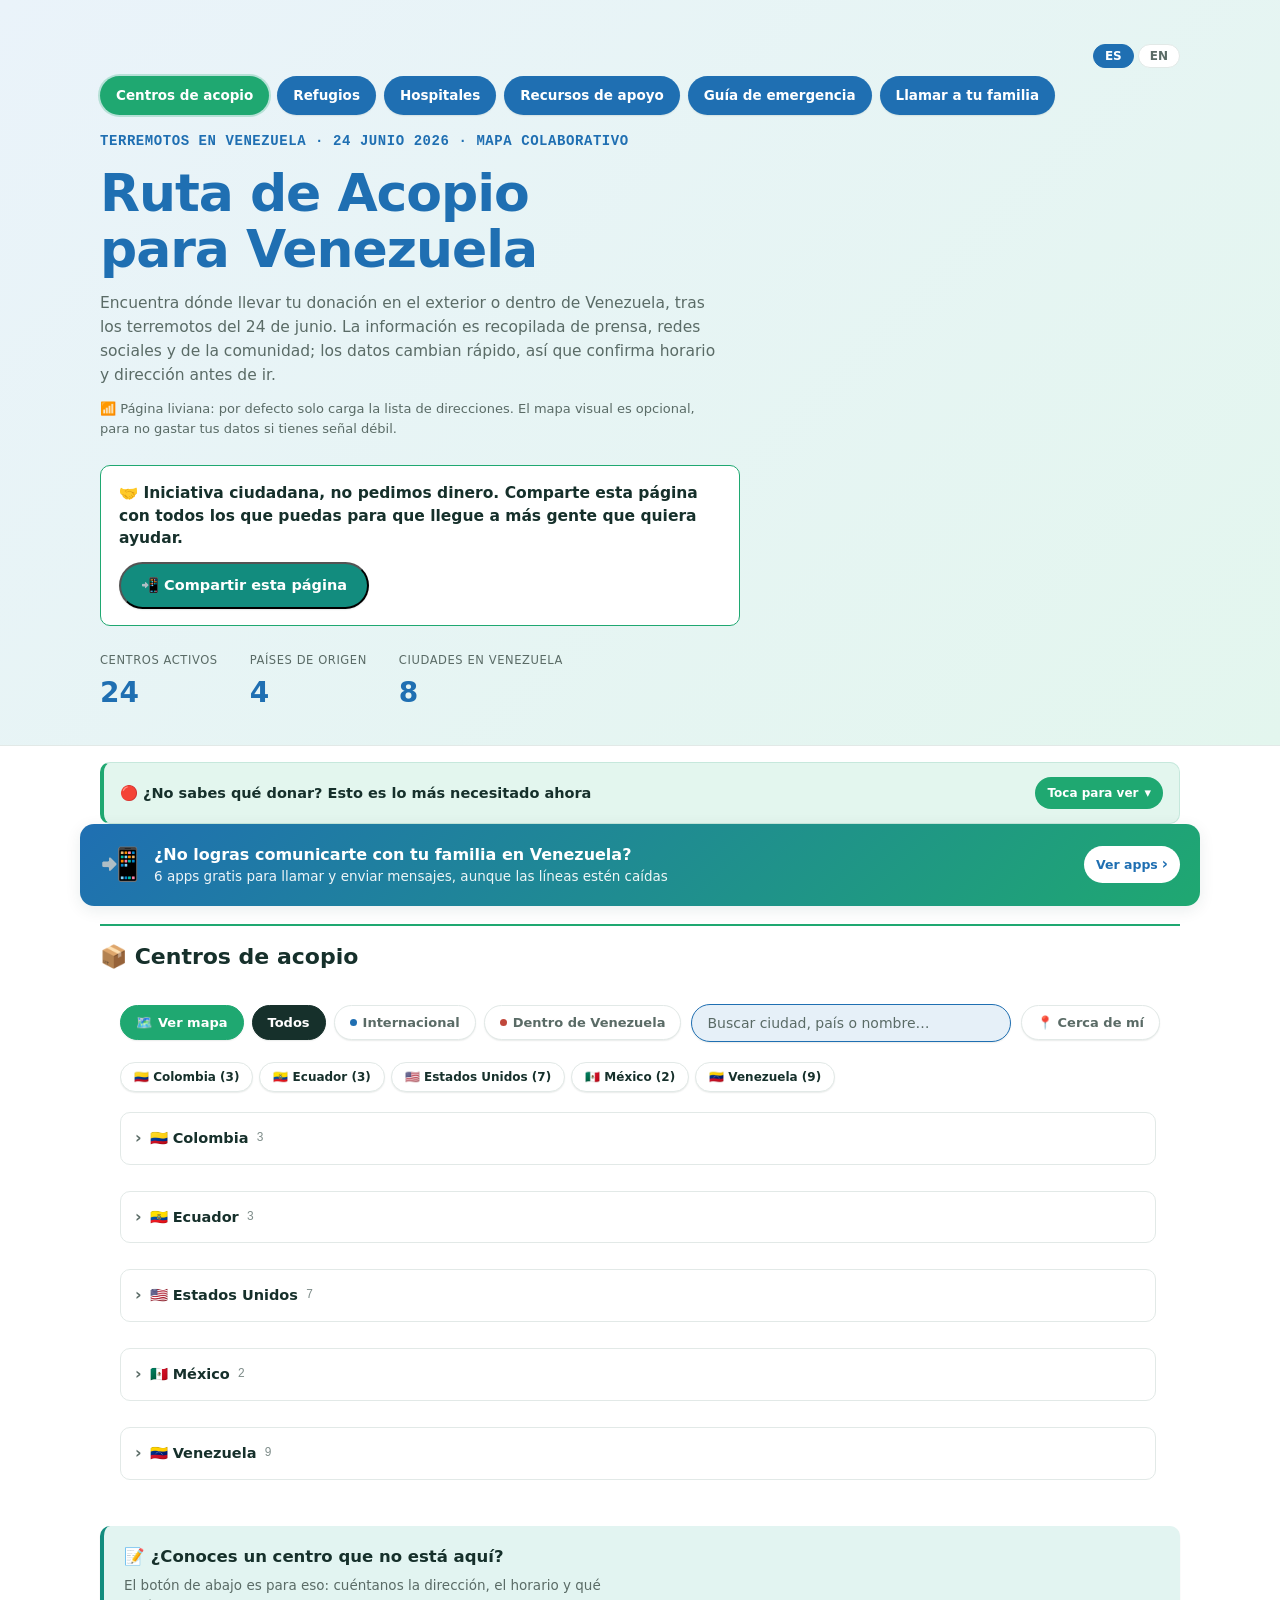
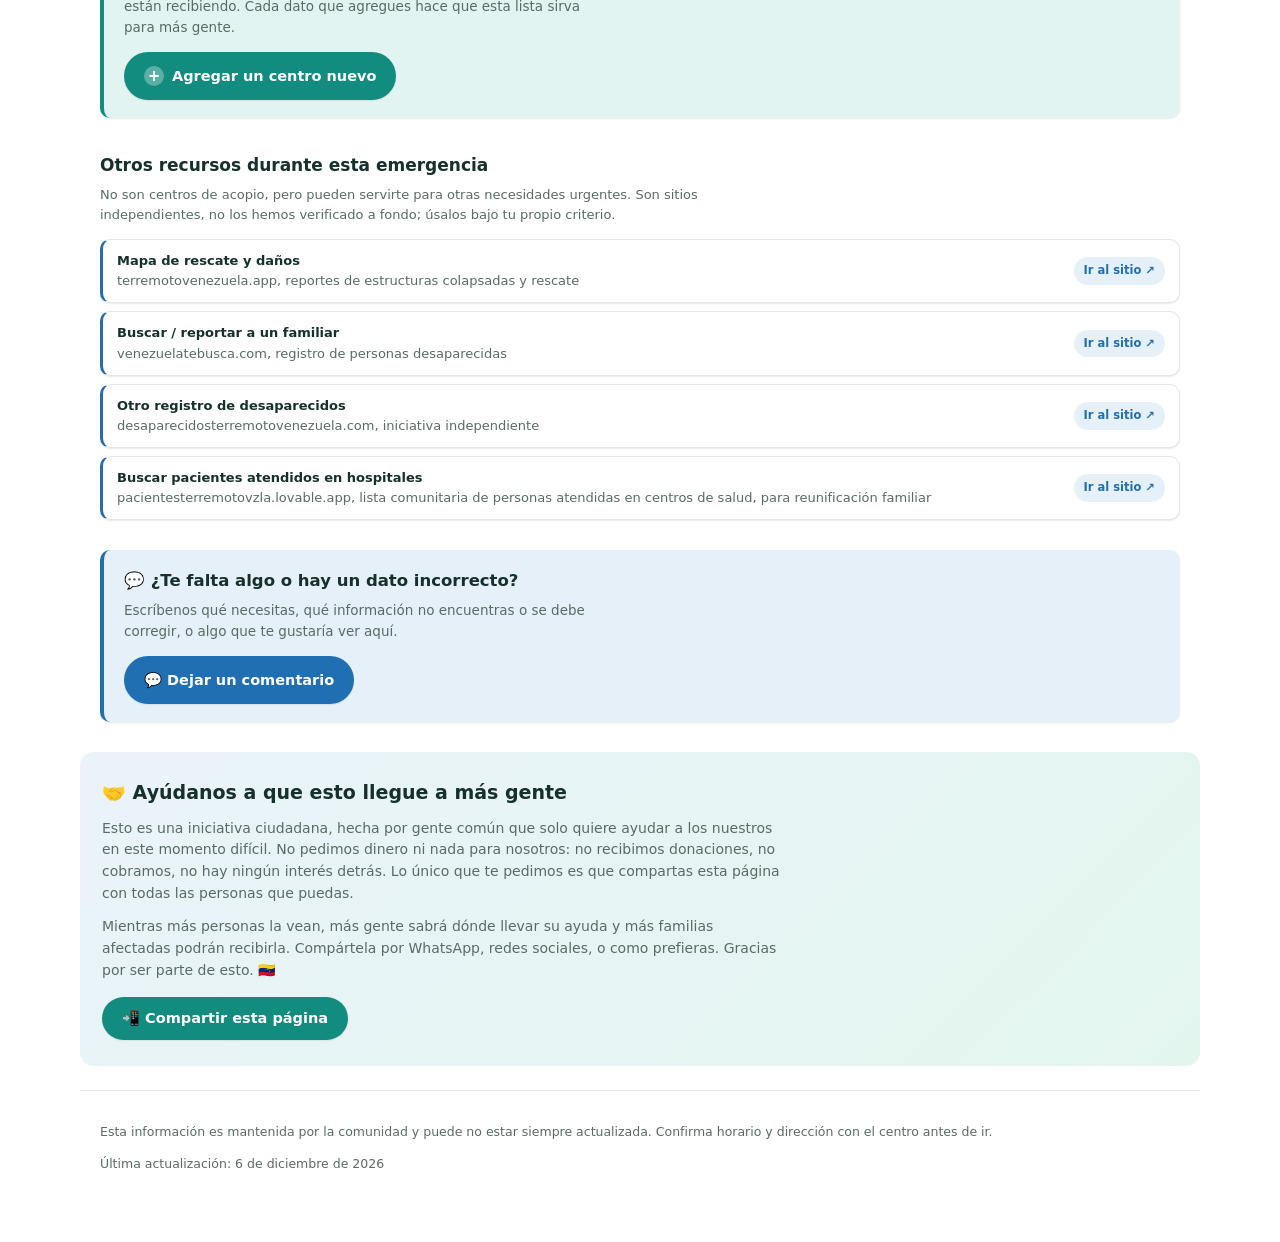
==== index.html @ f75f42b6 "Add files via upload" ====
<!DOCTYPE html>
<html lang="es">
<head>
<meta charset="UTF-8" />
<meta name="viewport" content="width=device-width, initial-scale=1.0" />
<title>Ruta de Acopio para Venezuela, mapa de centros de ayuda</title>
<meta name="description" content="Mapa colaborativo de centros de acopio de ayuda humanitaria para Venezuela, dentro y fuera del país." />
<link rel="stylesheet" href="style.css" />
<script data-goatcounter="https://ayudavzla.goatcounter.com/count"
        async src="//gc.zgo.at/count.js"></script>
</head>
<body>

<header class="manifest-header">
  <div class="wrap">
    <div class="lang-bar">
      <button type="button" class="lang-btn is-active" data-lang="es">ES</button>
      <button type="button" class="lang-btn" data-lang="en">EN</button>
    </div>
    <nav class="page-nav">
      <a href="index.html" class="is-current" data-es="Centros de acopio" data-en="Donation centers">Centros de acopio</a>
      <a href="refugios.html" data-es="Refugios" data-en="Shelters">Refugios</a>
      <a href="hospitales.html" data-es="Hospitales" data-en="Hospitals">Hospitales</a>
      <a href="apoyo.html" data-es="Recursos de apoyo" data-en="Support resources">Recursos de apoyo</a>
      <a href="guia.html" data-es="Guía de emergencia" data-en="Emergency guide">Guía de emergencia</a>
      <a href="llamar.html" data-es="Llamar a tu familia" data-en="Call your family">Llamar a tu familia</a>
    </nav>
    <p class="eyebrow eyebrow--big" data-es="Terremotos en Venezuela · 24 junio 2026 · mapa colaborativo" data-en="Earthquakes in Venezuela · June 24, 2026 · collaborative map">Terremotos en Venezuela · 24 junio 2026 · mapa colaborativo</p>
    <h1><span data-es="Ruta de Acopio" data-en="Aid Route">Ruta de Acopio</span><br /><span class="accent" data-es="para Venezuela" data-en="for Venezuela">para Venezuela</span></h1>
    <p class="lede" data-es="Encuentra dónde llevar tu donación en el exterior o dentro de Venezuela, tras los terremotos del 24 de junio. La información es recopilada de prensa, redes sociales y de la comunidad; los datos cambian rápido, así que confirma horario y dirección antes de ir." data-en="Find where to drop off your donation abroad or inside Venezuela, after the June 24 earthquakes. Information is gathered from press, social media and the community; details change fast, so confirm hours and address before going.">Encuentra dónde llevar tu donación en el exterior o dentro de Venezuela, tras los terremotos del 24 de junio. La información es recopilada de prensa, redes sociales y de la comunidad; los datos cambian rápido, así que confirma horario y dirección antes de ir.</p>
    <p class="lede lede--light" data-es="📶 Página liviana: por defecto solo carga la lista de direcciones. El mapa visual es opcional, para no gastar tus datos si tienes señal débil." data-en="📶 Lightweight page: by default it only loads the list of addresses. The visual map is optional, to save your data if you have a weak signal.">📶 Página liviana: por defecto solo carga la lista de direcciones. El mapa visual es opcional, para no gastar tus datos si tienes señal débil.</p>
    <div class="share-top">
      <p class="share-top-text" data-es="🤝 Iniciativa ciudadana, no pedimos dinero. Comparte esta página con todos los que puedas para que llegue a más gente que quiera ayudar." data-en="🤝 Citizen-led initiative, we don't ask for money. Share this page with everyone you can so it reaches more people who want to help.">🤝 Iniciativa ciudadana, no pedimos dinero. Comparte esta página con todos los que puedas para que llegue a más gente que quiera ayudar.</p>
      <button type="button" id="share-btn-top" class="btn-suggest btn-suggest--big" data-es="📲 Compartir esta página" data-en="📲 Share this page">📲 Compartir esta página</button>
    </div>
    <dl class="stats">
      <div><dt id="stat-total">0</dt><dd data-es="centros activos" data-en="active centers">centros activos</dd></div>
      <div><dt id="stat-paises">0</dt><dd data-es="países de origen" data-en="origin countries">países de origen</dd></div>
      <div><dt id="stat-ciudades">0</dt><dd data-es="ciudades en Venezuela" data-en="cities in Venezuela">ciudades en Venezuela</dd></div>
    </dl>
  </div>
</header>

<section class="needs-bar wrap">
  <details class="needs" id="needs">
    <summary>
      <span class="needs-title" data-es="🔴 ¿No sabes qué donar? Esto es lo más necesitado ahora" data-en="🔴 Not sure what to donate? These are the most needed items right now">🔴 ¿No sabes qué donar? Esto es lo más necesitado ahora</span>
      <span class="needs-expand-hint">
        <span class="txt-ver" data-es="Toca para ver" data-en="Tap to see">Toca para ver</span>
        <span class="txt-cerrar" data-es="Toca para cerrar" data-en="Tap to close">Toca para cerrar</span>
        <span class="chev">▾</span>
      </span>
    </summary>
    <div class="needs-body">
      <div class="needs-cats" id="needs-cats"></div>
      <p class="needs-note" data-es="Esta lista se actualiza según lo que reportan los centros." data-en="This list is updated based on what centers report.">Esta lista se actualiza según lo que reportan los centros.</p>

      <div class="no-donar">
        <h4 class="no-donar-title" data-es="🚫 Qué NO donar (por favor)" data-en="🚫 What NOT to donate (please)">🚫 Qué NO donar (por favor)</h4>
        <p class="no-donar-intro" data-es="Con buena intención a veces se donan cosas que, en lugar de ayudar, estorban y le quitan tiempo a los voluntarios. Por favor evita:" data-en="With good intentions, people sometimes donate things that get in the way and take up volunteers' time instead of helping. Please avoid:">Con buena intención a veces se donan cosas que, en lugar de ayudar, estorban y le quitan tiempo a los voluntarios. Por favor evita:</p>
        <ul class="no-donar-list">
          <li data-es="Ropa sucia, rota o muy usada. Solo ropa limpia y en buen estado." data-en="Dirty, torn or worn-out clothing. Only clean clothing in good condition.">Ropa sucia, rota o muy usada. Solo ropa limpia y en buen estado.</li>
          <li data-es="Medicinas vencidas o ya abiertas. Solo medicinas selladas y con fecha vigente." data-en="Expired or opened medicine. Only sealed medicine within its expiry date.">Medicinas vencidas o ya abiertas. Solo medicinas selladas y con fecha vigente.</li>
          <li data-es="Comida abierta, vencida o que se dañe rápido. Nada preparado en casa. Solo enlatados y empaquetados sellados." data-en="Opened, expired or perishable food. Nothing homemade. Only sealed canned and packaged goods.">Comida abierta, vencida o que se dañe rápido. Nada preparado en casa. Solo enlatados y empaquetados sellados.</li>
          <li data-es="Colchones, muebles o electrodomésticos grandes. No hay cómo transportarlos ni dónde guardarlos." data-en="Mattresses, furniture or large appliances. There's no way to transport or store them.">Colchones, muebles o electrodomésticos grandes. No hay cómo transportarlos ni dónde guardarlos.</li>
          <li data-es="Juguetes rotos, electrónicos dañados o 'lo que ibas a botar'. El centro no es un lugar para deshacerte de cosas." data-en="Broken toys, damaged electronics or 'stuff you were going to throw away'. The center is not a place to get rid of things.">Juguetes rotos, electrónicos dañados o 'lo que ibas a botar'. El centro no es un lugar para deshacerte de cosas.</li>
          <li data-es="Vidrio o cosas frágiles sin protección, que se rompan en el camino." data-en="Glass or fragile items without protection that may break in transit.">Vidrio o cosas frágiles sin protección, que se rompan en el camino.</li>
        </ul>
        <p class="no-donar-resumen" data-es="✅ En resumen: dona solo lo que tú usarías o le darías a un ser querido: limpio, sellado, vigente y útil de verdad." data-en="✅ In short: donate only what you'd use yourself or give to a loved one: clean, sealed, current and truly useful.">✅ En resumen: dona solo lo que tú usarías o le darías a un ser querido: limpio, sellado, vigente y útil de verdad.</p>
      </div>
    </div>
  </details>
</section>

<a class="promo-ad wrap" href="llamar.html">
  <span class="promo-ad-icon">📲</span>
  <span class="promo-ad-text">
    <strong data-es="¿No logras comunicarte con tu familia en Venezuela?" data-en="Can't reach your family in Venezuela?">¿No logras comunicarte con tu familia en Venezuela?</strong>
    <span data-es="6 apps gratis para llamar y enviar mensajes, aunque las líneas estén caídas" data-en="6 free apps to call and message, even when phone lines are down">6 apps gratis para llamar y enviar mensajes, aunque las líneas estén caídas</span>
  </span>
  <span class="promo-ad-hint">
    <span data-es="Ver apps" data-en="See apps">Ver apps</span>
    <span class="chev">›</span>
  </span>
</a>

<section class="voluntarios-bar wrap" id="voluntarios-section" style="display:none;">
  <div class="voluntarios-box">
    <h2 class="voluntarios-title" data-es="🙋 Se necesitan voluntarios" data-en="🙋 Volunteers needed">🙋 Se necesitan voluntarios</h2>
    <p class="voluntarios-intro" data-es="Estos lugares necesitan manos ahora mismo. Si puedes ayudar, contáctalos o acércate." data-en="These places need hands right now. If you can help, contact them or stop by.">Estos lugares necesitan manos ahora mismo. Si puedes ayudar, contáctalos o acércate.</p>
    <div class="voluntarios-list" id="voluntarios-list"></div>
    <div class="buscar-vol-wrap">
      <button type="button" id="buscar-vol-btn" class="buscar-vol-btn" data-es="🙋 Quiero ser voluntario — ¿Dónde ayudo?" data-en="🙋 I want to volunteer — Where do I help?">🙋 Quiero ser voluntario — ¿Dónde ayudo?</button>
      <div id="buscar-vol-panel" class="buscar-vol-panel" hidden>
        <p class="buscar-vol-label" data-es="Elige dónde quieres ayudar:" data-en="Choose where you want to help:">Elige dónde quieres ayudar:</p>
        <div class="buscar-vol-opciones">
          <a href="index.html#voluntarios-section" class="buscar-vol-op" data-es="📦 Centros de acopio" data-en="📦 Donation centers">📦 Centros de acopio</a>
          <a href="refugios.html#voluntarios-section" class="buscar-vol-op" data-es="🏠 Refugios de personas" data-en="🏠 People shelters">🏠 Refugios de personas</a>
          <a href="refugios.html#masc-voluntarios" class="buscar-vol-op" data-es="🐾 Refugios de mascotas" data-en="🐾 Pet shelters">🐾 Refugios de mascotas</a>
          <a href="hospitales.html" class="buscar-vol-op" data-es="🏥 Hospitales y clínicas" data-en="🏥 Hospitals and clinics">🏥 Hospitales y clínicas</a>
          <a href="apoyo.html#apoyo-voluntarios" class="buscar-vol-op" data-es="🤝 Recursos de apoyo" data-en="🤝 Support resources">🤝 Recursos de apoyo</a>
        </div>
      </div>
    </div>
  </div>
</section>

<main class="wrap">
  <h2 class="seccion-pagina" data-es="📦 Centros de acopio" data-en="📦 Donation centers">📦 Centros de acopio</h2>
  <section class="controls" aria-label="Filtros de búsqueda">
    <div class="filter-group" role="group" aria-label="Filtrar por tipo">
      <button type="button" id="toggle-map" class="filter-btn filter-btn--map" aria-pressed="false" title="Usa datos móviles">
        🗺️ <span data-es="Ver mapa" data-en="Show map">Ver mapa</span>
      </button>
      <button class="filter-btn is-active" data-filter="todos" aria-pressed="true" data-es="Todos" data-en="All">Todos</button>
      <button class="filter-btn" data-filter="internacional" aria-pressed="false">
        <span class="dot dot--internacional"></span><span data-es="Internacional" data-en="International">Internacional</span>
      </button>
      <button class="filter-btn" data-filter="nacional" aria-pressed="false">
        <span class="dot dot--nacional"></span><span data-es="Dentro de Venezuela" data-en="Inside Venezuela">Dentro de Venezuela</span>
      </button>
    </div>

    <div class="search-group">
      <label for="search" class="sr-only">Buscar</label>
      <input type="search" id="search" class="search-input" placeholder="Buscar ciudad, país o nombre…" data-ph-es="Buscar ciudad, país o nombre…" data-ph-en="Search city, country or name…" autocomplete="off" />
    </div>

    <button type="button" id="near-me" class="filter-btn" data-es="📍 Cerca de mí" data-en="📍 Near me">📍 Cerca de mí</button>
  </section>

  <section class="content" id="content">
    <div id="map" class="map" role="application" aria-label="Mapa de centros de acopio"></div>
    <div class="list-wrap">
      <div class="quick-nav" id="quick-nav" aria-label="Saltar a un país"></div>
      <div class="list" id="list" aria-label="Lista de centros de acopio"></div>
    </div>
  </section>
</main>

<section class="callouts wrap">
  <div class="callout callout--suggest" id="callout-suggest">
    <div class="callout-text">
      <h2 data-es="📝 ¿Conoces un centro que no está aquí?" data-en="📝 Know a center that's not listed?">📝 ¿Conoces un centro que no está aquí?</h2>
      <p data-es="El botón de abajo es para eso: cuéntanos la dirección, el horario y qué están recibiendo. Cada dato que agregues hace que esta lista sirva para más gente." data-en="That's what the button below is for: tell us the address, hours and what they're receiving. Every detail you add helps more people.">El botón de abajo es para eso: cuéntanos la dirección, el horario y qué están recibiendo. Cada dato que agregues hace que esta lista sirva para más gente.</p>
    </div>
    <a id="form-toggle" class="btn-suggest btn-suggest--big" href="https://docs.google.com/forms/d/e/1FAIpQLSc6tMMDb3qRwKKgLBDQmvnCx_Oh3EgVb6UER4RASWDkrZB6QQ/viewform" target="_blank" rel="noopener"><span class="btn-add-icon">+</span><span data-es="Agregar un centro nuevo" data-en="Add a new center">Agregar un centro nuevo</span></a>
</section>

<section class="resources wrap" aria-label="Otros recursos">
  <h2 data-es="Otros recursos durante esta emergencia" data-en="Other resources during this emergency">Otros recursos durante esta emergencia</h2>
  <p class="resources-note" data-es="No son centros de acopio, pero pueden servirte para otras necesidades urgentes. Son sitios independientes, no los hemos verificado a fondo; úsalos bajo tu propio criterio." data-en="These are not donation centers, but may help with other urgent needs. They are independent sites we haven't fully vetted; use at your own discretion.">No son centros de acopio, pero pueden servirte para otras necesidades urgentes. Son sitios independientes, no los hemos verificado a fondo; úsalos bajo tu propio criterio.</p>
  <ul class="resources-list">
    <li>
      <a href="https://terremotovenezuela.app/" target="_blank" rel="noopener">
      <span class="res-body">
        <strong data-es="Mapa de rescate y daños" data-en="Rescue and damage map">Mapa de rescate y daños</strong>
        <span data-es="terremotovenezuela.app, reportes de estructuras colapsadas y rescate" data-en="terremotovenezuela.app, reports of collapsed structures and rescue">terremotovenezuela.app, reportes de estructuras colapsadas y rescate</span>
      </span>
      <span class="res-go" data-es="Ir al sitio ↗" data-en="Go to site ↗">Ir al sitio ↗</span>
          </a>
    </li>
    <li>
      <a href="https://venezuelatebusca.com/" target="_blank" rel="noopener">
      <span class="res-body">
        <strong data-es="Buscar / reportar a un familiar" data-en="Find / report a relative">Buscar / reportar a un familiar</strong>
        <span data-es="venezuelatebusca.com, registro de personas desaparecidas" data-en="venezuelatebusca.com, missing persons registry">venezuelatebusca.com, registro de personas desaparecidas</span>
      </span>
      <span class="res-go" data-es="Ir al sitio ↗" data-en="Go to site ↗">Ir al sitio ↗</span>
          </a>
    </li>
    <li>
      <a href="https://desaparecidosterremotovenezuela.com/" target="_blank" rel="noopener">
      <span class="res-body">
        <strong data-es="Otro registro de desaparecidos" data-en="Another missing persons registry">Otro registro de desaparecidos</strong>
        <span data-es="desaparecidosterremotovenezuela.com, iniciativa independiente" data-en="desaparecidosterremotovenezuela.com, independent initiative">desaparecidosterremotovenezuela.com, iniciativa independiente</span>
      </span>
      <span class="res-go" data-es="Ir al sitio ↗" data-en="Go to site ↗">Ir al sitio ↗</span>
          </a>
    </li>
    <li>
      <a href="https://pacientesterremotovzla.lovable.app/" target="_blank" rel="noopener">
      <span class="res-body">
        <strong data-es="Buscar pacientes atendidos en hospitales" data-en="Search patients treated in hospitals">Buscar pacientes atendidos en hospitales</strong>
        <span data-es="pacientesterremotovzla.lovable.app, lista comunitaria de personas atendidas en centros de salud, para reunificación familiar" data-en="pacientesterremotovzla.lovable.app, community list of people treated at health centers, for family reunification">pacientesterremotovzla.lovable.app, lista comunitaria de personas atendidas en centros de salud, para reunificación familiar</span>
      </span>
      <span class="res-go" data-es="Ir al sitio ↗" data-en="Go to site ↗">Ir al sitio ↗</span>
          </a>
    </li>
  </ul>
</section>

<section class="callouts callouts--bottom wrap">
  <div class="callout callout--comments" id="callout-comments">
    <div class="callout-text">
      <h2 data-es="💬 ¿Te falta algo o hay un dato incorrecto?" data-en="💬 Missing something or found an error?">💬 ¿Te falta algo o hay un dato incorrecto?</h2>
      <p data-es="Escríbenos qué necesitas, qué información no encuentras o se debe corregir, o algo que te gustaría ver aquí." data-en="Tell us what you need, what information is missing or should be corrected, or anything you'd like to see here.">Escríbenos qué necesitas, qué información no encuentras o se debe corregir, o algo que te gustaría ver aquí.</p>
    </div>
    <a id="comments-toggle" class="btn-suggest btn-suggest--big btn-suggest--alt" href="https://docs.google.com/forms/d/e/1FAIpQLSf7ZRDttThbIuz0whSE1OcL2Tv3Mg_xNTJmZNkjfKXZ1siokA/viewform" target="_blank" rel="noopener">
      <span data-es="💬 Dejar un comentario" data-en="💬 Leave a comment">💬 Dejar un comentario</span>
    </a>
</section>

<section class="share-bottom wrap">
  <h2 data-es="🤝 Ayúdanos a que esto llegue a más gente" data-en="🤝 Help this reach more people">🤝 Ayúdanos a que esto llegue a más gente</h2>
  <p data-es="Esto es una iniciativa ciudadana, hecha por gente común que solo quiere ayudar a los nuestros en este momento difícil. No pedimos dinero ni nada para nosotros: no recibimos donaciones, no cobramos, no hay ningún interés detrás. Lo único que te pedimos es que compartas esta página con todas las personas que puedas." data-en="This is a citizen-led initiative, made by ordinary people who just want to help our own in this difficult time. We don't ask for money or anything for ourselves: we don't receive donations, we don't charge, there's no interest behind this. The only thing we ask is that you share this page with as many people as you can.">Esto es una iniciativa ciudadana, hecha por gente común que solo quiere ayudar a los nuestros en este momento difícil. No pedimos dinero ni nada para nosotros: no recibimos donaciones, no cobramos, no hay ningún interés detrás. Lo único que te pedimos es que compartas esta página con todas las personas que puedas.</p>
  <p data-es="Mientras más personas la vean, más gente sabrá dónde llevar su ayuda y más familias afectadas podrán recibirla. Compártela por WhatsApp, redes sociales, o como prefieras. Gracias por ser parte de esto. 🇻🇪" data-en="The more people who see it, the more will know where to bring their help, and the more affected families can receive it. Share it on WhatsApp, social media, or however you like. Thank you for being part of this. 🇻🇪">Mientras más personas la vean, más gente sabrá dónde llevar su ayuda y más familias afectadas podrán recibirla. Compártela por WhatsApp, redes sociales, o como prefieras. Gracias por ser parte de esto. 🇻🇪</p>
  <button type="button" id="share-btn" class="btn-suggest btn-suggest--big" data-es="📲 Compartir esta página" data-en="📲 Share this page">📲 Compartir esta página</button>
</section>

<footer class="site-footer wrap">
  <p data-es="Esta información es mantenida por la comunidad y puede no estar siempre actualizada. Confirma horario y dirección con el centro antes de ir." data-en="This information is community-maintained and may not always be up to date. Confirm hours and address with the center before going.">Esta información es mantenida por la comunidad y puede no estar siempre actualizada. Confirma horario y dirección con el centro antes de ir.</p>
  <p><span data-es="Última actualización:" data-en="Last updated:">Última actualización:</span> <span id="last-updated"></span></p>
</footer>

<script src="insumos.js"></script>
<script src="centros-data.js"></script>
<script src="mis-centros.js"></script>
<script src="apoyo-data.js"></script>
<script src="helpers.js"></script>
<script src="script.js"></script>
</body>
</html>
---- style.css ----
/* =========================================================
   TOKENS — paleta limpia, sin tonos de "sello postal"
   ========================================================= */
:root{
  --paper: #FFFFFF;
  --paper-deep: #F0F5F4;
  --card: #FFFFFF;
  --ink: #16302B;
  --ink-soft: #5A6B66;
  --line: #E2E9E7;
  --blue: #1F6FB2;
  --blue-soft: #E6F0F8;
  --red: #C0473B;
  --red-soft: #FAE9E7;
  --gold: #128C7E;
  --gold-soft: #E2F4F1;
  --amber: #0E7C6E;
  --amber-soft: #E2F4F1;
  --green: #1FA871;
  --green-soft: #E3F6EE;
  --radius: 14px;
  --radius-sm: 10px;
  --shadow-sm: 0 1px 2px rgba(20, 40, 35, 0.05), 0 1px 1px rgba(20, 40, 35, 0.04);
  --shadow-md: 0 4px 16px rgba(20, 60, 50, 0.09);
  --font-display: system-ui, -apple-system, "Segoe UI", Roboto, Arial, sans-serif;
  --font-body: system-ui, -apple-system, "Segoe UI", Roboto, Arial, sans-serif;
  --font-mono: ui-monospace, "SFMono-Regular", "Roboto Mono", Menlo, Consolas, monospace;
}

*{ box-sizing: border-box; }
html{ scroll-behavior: smooth; }
body{
  margin:0;
  background: var(--paper);
  color: var(--ink);
  font-family: var(--font-body);
  line-height: 1.55;
  -webkit-font-smoothing: antialiased;
}
.wrap{ max-width: 1120px; margin: 0 auto; padding: 0 20px; }
.sr-only{
  position:absolute; width:1px; height:1px; overflow:hidden;
  clip:rect(0,0,0,0); white-space:nowrap;
}
a{ color: var(--blue); }

/* visible keyboard focus everywhere */
a:focus-visible, button:focus-visible, input:focus-visible{
  outline: 2.5px solid var(--gold);
  outline-offset: 2px;
  border-radius: 4px;
}

@media (prefers-reduced-motion: reduce){
  *{ animation: none !important; transition: none !important; }
}

/* =========================================================
   HEADER
   ========================================================= */
.manifest-header{
  background: linear-gradient(135deg, #EAF3FA 0%, #E3F6EE 100%);
  padding: 44px 0 30px;
  border-bottom: 1px solid var(--line);
}
.eyebrow{
  font-family: var(--font-mono);
  font-size: 11.5px;
  letter-spacing: 0.1em;
  text-transform: uppercase;
  color: var(--ink-soft);
  margin: 0 0 12px;
}
.manifest-header h1{
  font-family: var(--font-display);
  font-weight: 800;
  letter-spacing: -0.02em;
  font-size: clamp(32px, 5.6vw, 52px);
  line-height: 1.08;
  margin: 0 0 14px;
}
.manifest-header h1 span{ color: var(--blue); }
.lede{
  max-width: 620px;
  font-size: 15.5px;
  color: var(--ink-soft);
  margin: 0 0 12px;
}
.lede--light{
  font-size: 13px;
  margin: 0 0 26px;
}
.stats{
  display:flex;
  gap: 32px;
  margin: 0;
  flex-wrap: wrap;
}
.stats div{ display:flex; flex-direction:column-reverse; gap:2px; }
.stats dt{
  font-family: var(--font-display);
  font-size: 28px;
  font-weight: 800;
  color: var(--blue);
  margin:0;
}
.stats dd{
  font-size: 11.5px;
  text-transform: uppercase;
  letter-spacing: 0.05em;
  color: var(--ink-soft);
  margin:0;
}

/* =========================================================
   CONTROLS
   ========================================================= */
.controls{
  display:flex;
  align-items:center;
  gap: 10px;
  flex-wrap: wrap;
  padding: 20px 20px 16px;
}
.filter-group{ display:flex; gap:8px; flex-wrap:wrap; }
.filter-btn{
  font-family: var(--font-body);
  font-size: 13px;
  font-weight: 600;
  border: 1px solid var(--line);
  background: var(--card);
  color: var(--ink-soft);
  border-radius: 999px;
  padding: 9px 15px;
  cursor: pointer;
  display:inline-flex;
  align-items:center;
  gap:6px;
  box-shadow: var(--shadow-sm);
}
.filter-btn:hover{ border-color: var(--blue); color: var(--ink); }
.filter-btn.is-active{
  background: var(--ink);
  border-color: var(--ink);
  color: #fff;
}
.dot{ width:7px; height:7px; border-radius:50%; display:inline-block; }
.dot--internacional{ background: var(--blue); }
.dot--nacional{ background: var(--red); }

.search-group{ flex: 1 1 220px; min-width: 200px; }
.controls:has(.search-group:only-child) .search-group{ flex: 1 1 100%; }
.btn-hint{ font-size: 11px; opacity: 0.65; }
.filter-btn[aria-pressed="true"]#toggle-map{ background: #0E7468; border-color: #0E7468; color: #fff; }
.community-toggle{
  display: flex;
  align-items: center;
  gap: 6px;
  font-size: 12.5px;
  color: var(--ink-soft);
  white-space: nowrap;
}
.community-toggle input{ accent-color: var(--amber); width: 15px; height: 15px; }
.search-input{
  width:100%;
  font-family: var(--font-body);
  font-size: 14px;
  padding: 10px 15px;
  border: 1.5px solid var(--blue);
  border-radius: 999px;
  background: var(--blue-soft);
  color: var(--ink);
  box-shadow: var(--shadow-sm);
}
.search-input:focus{ outline: none; background: #fff; border-color: var(--blue); box-shadow: 0 0 0 3px rgba(31,111,178,0.18); }
.search-input::placeholder{ color: var(--ink-soft); }

#toggle-map{
  background: var(--green);
  border-color: var(--green);
  color: #fff;
  font-weight: 700;
}
#toggle-map:hover{ background: #168f60; border-color: #168f60; color: #fff; }
#toggle-map .btn-hint{ color: rgba(255,255,255,0.85); }

.btn-suggest{
  font-family: var(--font-body);
  font-weight: 700;
  font-size: 13.5px;
  background: var(--gold);
  color: #fff;
  text-decoration: none;
  padding: 11px 18px 11px 14px;
  border-radius: 999px;
  white-space: nowrap;
  display: inline-flex;
  align-items: center;
  gap: 8px;
  box-shadow: var(--shadow-sm);
  transition: transform .1s ease, box-shadow .1s ease;
}
.btn-add-icon{
  display: inline-flex;
  align-items: center;
  justify-content: center;
  width: 20px;
  height: 20px;
  border-radius: 50%;
  background: rgba(255,255,255,0.3);
  font-size: 15px;
  font-weight: 800;
  flex-shrink: 0;
  line-height: 1;
}
.btn-suggest:hover{ background: #0E7468; transform: translateY(-1px); box-shadow: var(--shadow-md); }

/* =========================================================
   CONTENT — mapa + lista
   ========================================================= */
.content{
  display: block;
  padding: 4px 20px 36px;
  max-width: 1120px;
  margin: 0 auto;
}
.content.show-map{
  display: grid;
  grid-template-columns: 1.3fr 1fr;
  gap: 16px;
}
.map{
  display: none;
  height: 460px;
  border-radius: var(--radius);
  border: 1px solid var(--line);
  background: var(--card);
  box-shadow: var(--shadow-sm);
}
.content.show-map .map{ display: block; }
.list-wrap{
  display: flex;
  flex-direction: column;
  min-width: 0;
}
.quick-nav{
  display: flex;
  gap: 6px;
  overflow-x: auto;
  padding-bottom: 8px;
  margin-bottom: 6px;
  -webkit-overflow-scrolling: touch;
}
.quick-nav:empty{ display: none; margin: 0; padding: 0; }
.quick-nav-btn{
  flex-shrink: 0;
  font-family: var(--font-body);
  font-size: 12px;
  font-weight: 600;
  white-space: nowrap;
  background: var(--card);
  border: 1px solid var(--line);
  color: var(--ink);
  border-radius: 999px;
  padding: 7px 13px;
  cursor: pointer;
  box-shadow: var(--shadow-sm);
}
.quick-nav-btn:hover{ border-color: var(--gold); }

.group-pais{
  margin: 6px 0;
  background: var(--card);
  border: 1px solid var(--line);
  border-radius: var(--radius-sm);
  overflow: hidden;
}
.group-pais + .group-pais{ margin-top: 10px; }
.group-pais > summary{
  list-style: none;
  cursor: pointer;
  display: flex;
  align-items: center;
  gap: 8px;
  font-family: var(--font-display);
  font-size: 14.5px;
  font-weight: 700;
  color: var(--ink);
  padding: 13px 14px;
}
.group-pais > summary:hover{ background: var(--paper-deep); }
.group-pais > summary::-webkit-details-marker{ display: none; }
.group-pais > summary::before{
  content: "›";
  display: inline-block;
  font-size: 16px;
  font-weight: 700;
  color: var(--ink-soft);
  transition: transform 0.15s ease;
}
.group-pais[open] > summary::before{ transform: rotate(90deg); }
.group-pais-body{ padding: 0 12px 12px; }
.group-ciudad-det{ margin: 6px 0; }
.group-ciudad{
  list-style: none;
  cursor: pointer;
  display: flex;
  align-items: center;
  gap: 7px;
  font-family: var(--font-display);
  font-size: 15px;
  font-weight: 700;
  color: var(--ink);
  margin: 12px 0 8px 0;
  padding: 2px 0;
}
.group-ciudad::-webkit-details-marker{ display: none; }
.group-ciudad::before{
  content: "›";
  font-size: 15px;
  font-weight: 700;
  color: var(--blue);
  transition: transform 0.15s ease;
}
.group-ciudad-det[open] > .group-ciudad::before{ transform: rotate(90deg); }
.group-ciudad-body{
  display: flex;
  flex-direction: column;
  gap: 10px;
}
@media (min-width: 760px){
  .list--ciudades-2col{
    display: grid;
    grid-template-columns: repeat(2, 1fr);
    gap: 10px;
    align-items: start;
  }
  .list--ciudades-2col > .group-ciudad-det{ margin: 0; }
  .list--ciudades-2col > .group-ciudad-det[open]{ grid-column: 1 / -1; }
}
.group-count{
  font-family: var(--font-mono);
  font-weight: 400;
  opacity: 0.55;
  font-size: 0.82em;
}
.list{
  height: 460px;
  overflow-y: auto;
  display:flex;
  flex-direction: column;
  gap: 10px;
  padding-right: 4px;
}
.content:not(.show-map) .list{ height: auto; max-height: none; }

/* tarjeta de centro */
.card{
  position:relative;
  background: #FBFDFC;
  border: 1px solid var(--line);
  border-left: 3px solid var(--blue);
  border-radius: var(--radius-sm);
  padding: 12px 14px;
  cursor:pointer;
  transition: box-shadow .12s ease, border-color .12s ease;
}
.card[data-tipo="nacional"]{ border-left-color: var(--red); }
.card:hover{ box-shadow: var(--shadow-md); border-color: var(--ink); }
.card.is-selected{ outline: 2px solid var(--gold); outline-offset: 1px; }

.card-top{
  display:flex;
  justify-content: space-between;
  align-items:flex-start;
  gap: 8px;
}
.card-name{
  font-family: var(--font-display);
  font-size: 15px;
  font-weight: 700;
  letter-spacing: -0.005em;
  margin: 0;
}
.badge{
  font-family: var(--font-body);
  font-size: 10.5px;
  font-weight: 700;
  letter-spacing: 0.02em;
  border-radius: 999px;
  padding: 3px 9px;
  white-space: nowrap;
  flex-shrink: 0;
}
.badge--internacional{ color: var(--blue); background: var(--blue-soft); }
.badge--nacional{ color: var(--red); background: var(--red-soft); }
.badge--comunidad{
  display: inline-block;
  font-family: var(--font-body);
  font-size: 10.5px;
  font-weight: 700;
  letter-spacing: 0.02em;
  color: var(--amber);
  background: var(--amber-soft);
  border-radius: 999px;
  padding: 3px 9px;
  margin-top: 6px;
}
.card--comunidad{ border-left-style: dashed; }

.card-meta{
  font-size: 13px;
  color: var(--ink-soft);
  margin: 6px 0 0;
}
.card-meta strong{ color: var(--ink); font-weight: 600; }

.card-tags{
  margin: 8px 0 0;
  font-size: 11.5px;
  color: var(--ink-soft);
  display: flex;
  flex-wrap: wrap;
  gap: 5px;
  align-items: center;
}
.card-tags-label{
  font-size: 11.5px;
  color: var(--ink-soft);
  flex-shrink: 0;
}
.card-tag-pill{
  font-family: var(--font-body);
  font-size: 10.5px;
  font-weight: 600;
  color: var(--ink-soft);
  border: 1px solid var(--line);
  border-radius: 999px;
  padding: 2px 8px;
  white-space: nowrap;
  background: transparent;
}
.card-tag-pill--ancho{
  display: inline-block;
  white-space: normal;
  border-radius: 14px;
  padding: 5px 12px;
  line-height: 1.4;
}

.card-actions{
  margin-top: 10px;
  display:flex;
  gap: 14px;
  align-items: center;
}
.card-actions a{
  font-size: 12.5px;
  font-weight: 700;
  text-decoration: none;
  color: var(--blue);
}
.card-actions a:hover{ text-decoration: underline; }
.card-report{
  margin-left: auto;
  color: var(--amber) !important;
  font-weight: 600 !important;
  font-size: 11.5px !important;
}
.card-wa{
  color: #128C7E !important;
  font-weight: 700 !important;
}
.card-share-link{
  color: var(--blue) !important;
  font-weight: 700 !important;
  cursor: pointer;
}
.card-share-link:hover{ text-decoration: underline; }
.card-dist{
  font-size: 12px;
  font-weight: 700;
  color: var(--green);
  margin: 0 0 6px;
}
.card-urgente{
  background: var(--red-soft);
  border-left: 3px solid var(--red);
  border-radius: 0 6px 6px 0;
  padding: 6px 10px;
  margin: 8px 0 0;
  font-size: 12.5px;
  color: #791F1F;
}
.card-urgente strong{ color: var(--red); }
.badge--voluntarios{
  display: inline-block;
  font-family: var(--font-body);
  font-size: 11px;
  font-weight: 700;
  color: #9A5B00;
  background: #FFF1DC;
  border-radius: 999px;
  padding: 3px 9px;
  margin: 8px 0 0;
}

/* Sección de voluntarios */
.voluntarios-bar{ margin-bottom: 18px; }
.voluntarios-box{
  background: #FAEEDA;
  border-left: 4px solid var(--gold, #BA7517);
  border-radius: 0 var(--radius) var(--radius) 0;
  padding: 18px 20px;
}
.voluntarios-title{
  font-family: var(--font-display);
  font-weight: 800;
  font-size: 18px;
  color: #633806;
  margin: 0 0 6px;
}
.voluntarios-intro{ font-size: 13.5px; color: #854F0B; margin: 0 0 14px; line-height: 1.5; }
.voluntarios-list{
  display: flex;
  gap: 10px;
  overflow-x: auto;
  scroll-snap-type: x mandatory;
  padding-bottom: 4px;
  -webkit-overflow-scrolling: touch;
}
.voluntarios-item{
  background: #fff;
  border-radius: 8px;
  padding: 11px 13px;
  flex: 0 0 240px;
  scroll-snap-align: start;
  text-decoration: none;
  display: block;
  color: inherit;
  border: 1px solid #E2E9E7;
}
.voluntarios-item:hover{ border-color: var(--gold); }
.vol-dir{ font-size: 11.5px; color: var(--ink-soft); margin: 2px 0 0; }
.vol-contacto{ font-size: 11.5px; color: var(--blue); margin: 4px 0 0; word-break: break-all; }
.vol-ver{ display: inline-block; font-size: 11px; font-weight: 700; color: var(--blue); margin-top: 8px; }
.vol-fecha{ font-size: 11px; color: var(--ink-soft); margin: 6px 0 0; }
.vol-seccion{ font-size: 10.5px; font-weight: 700; color: var(--blue); margin: 5px 0 0; text-transform: uppercase; letter-spacing: 0.04em; }

/* Panel buscar voluntarios */
.buscar-vol-wrap{ margin-top: 16px; }
.buscar-vol-btn{
  font-family: var(--font-body);
  font-weight: 700;
  font-size: 14px;
  background: #fff;
  color: #633806;
  border: 2px solid #BA7517;
  border-radius: 999px;
  padding: 10px 20px;
  cursor: pointer;
  width: 100%;
  text-align: center;
}
.buscar-vol-btn:hover{ background: #FFF1DC; }
.buscar-vol-panel{
  margin-top: 10px;
  background: #fff;
  border: 1px solid var(--line);
  border-radius: var(--radius);
  padding: 14px;
  box-shadow: var(--shadow-sm);
}
.buscar-vol-label{
  font-size: 13px;
  font-weight: 700;
  color: var(--ink-soft);
  margin: 0 0 10px;
}
.buscar-vol-opciones{
  display: flex;
  flex-direction: column;
  gap: 8px;
}
.buscar-vol-op{
  display: block;
  padding: 10px 14px;
  background: var(--blue-soft);
  color: var(--blue);
  font-weight: 700;
  font-size: 14px;
  border-radius: var(--radius-sm);
  text-decoration: none;
}
.buscar-vol-op:hover{ background: var(--blue); color: #fff; }
.vol-nombre{ font-weight: 700; font-size: 14px; color: var(--ink); margin: 0; }
.vol-lugar{ font-size: 12.5px; color: var(--ink-soft); margin: 3px 0 0; }
.vol-tareas{ font-size: 12.5px; color: #633806; margin: 5px 0 0; }
.vol-tareas strong{ font-weight: 700; }

.empty-state{
  font-size: 13px;
  color: var(--ink-soft);
  text-align:center;
  padding: 36px 10px;
  background: var(--card);
  border: 1px solid var(--line);
  border-radius: var(--radius);
}

/* marcador del mapa */
.stamp-icon{ background: transparent; border: none; }
.stamp{
  display:block;
  width: 16px;
  height: 16px;
  border-radius: 50%;
  border: 2.5px solid #fff;
  box-shadow: 0 1px 4px rgba(0,0,0,0.3);
}
.stamp--internacional{ background: var(--blue); }
.stamp--nacional{ background: var(--red); }

/* popup de Leaflet con tipografía propia */
.leaflet-popup-content{ font-family: var(--font-body); font-size: 13px; }
.leaflet-popup-content b{ font-family: var(--font-display); }

/* =========================================================
   GUÍA DE EMERGENCIA
   ========================================================= */
.guia-wrap{ padding-top: 18px; padding-bottom: 40px; }
.guia-main{
  display: grid;
  grid-template-columns: repeat(2, 1fr);
  gap: 12px;
  align-items: start;
  padding-bottom: 40px;
}
/* La primera sección (contactos) ocupa todo el ancho y resalta */
.guia-main > .guia-sec:first-child{
  grid-column: 1 / -1;
  border-left-color: var(--blue);
}
.guia-main > .guia-sec:first-child > summary::after{ color: var(--blue); }
/* Cuando un módulo está abierto, ocupa todo el ancho para leerse cómodo */
.guia-sec[open]{ grid-column: 1 / -1; }
.guia-sec{
  background: #fff;
  border: 1px solid var(--line);
  border-left: 4px solid var(--red);
  border-radius: var(--radius-sm);
  margin-bottom: 0;
  overflow: hidden;
  box-shadow: var(--shadow-sm);
  height: fit-content;
}
.guia-sec > summary{
  list-style: none;
  cursor: pointer;
  display: flex;
  align-items: center;
  gap: 8px;
  font-family: var(--font-display);
  font-size: 15px;
  font-weight: 800;
  color: var(--ink);
  padding: 15px 16px;
  line-height: 1.25;
}
.guia-sec > summary::-webkit-details-marker{ display: none; }
.guia-sec > summary::after{
  content: "+";
  margin-left: auto;
  font-size: 20px;
  color: var(--red);
  font-weight: 700;
  flex-shrink: 0;
}
.guia-sec[open] > summary::after{ content: "–"; }
.guia-body{ padding: 0 18px 18px; }

.app-sum-nombre{ flex: 1 1 auto; }
.app-sum-stores{
  display: flex;
  gap: 6px;
  flex-shrink: 0;
  margin-left: auto;
  margin-right: 4px;
}
.store-mini{
  font-family: var(--font-body);
  font-size: 11px;
  font-weight: 700;
  text-decoration: none;
  padding: 5px 9px;
  border-radius: 999px;
  white-space: nowrap;
}
.store-mini--play{ background: var(--green); color: #fff; }
.store-mini--apple{ background: var(--ink); color: #fff; }
.app-sum-vermas{
  display: inline-flex;
  align-items: center;
  gap: 3px;
  font-family: var(--font-body);
  font-size: 11px;
  font-weight: 700;
  color: var(--red);
  background: var(--red-soft);
  border-radius: 999px;
  padding: 5px 10px;
  white-space: nowrap;
}
.app-sum-vermas .chev{ font-size: 12px; transition: transform 0.2s ease; }
.guia-sec[open] .app-sum-vermas .chev{ transform: rotate(180deg); }
@media (max-width: 420px){
  .guia-sec > summary{ flex-wrap: wrap; }
  .app-sum-stores{ margin-left: 0; order: 3; flex-basis: 100%; }
  .guia-sec > summary::after{ order: 2; }
}
@media (max-width: 720px){
  .guia-main{ grid-template-columns: 1fr; }
}
.guia-body p{ font-size: 14.5px; color: var(--ink); line-height: 1.6; margin: 0 0 12px; }
.guia-body ul{ margin: 0 0 14px; padding-left: 22px; }
.guia-body li{ font-size: 14.5px; color: var(--ink); line-height: 1.55; margin-bottom: 8px; }
.guia-body strong{ color: var(--ink); font-weight: 700; }
.guia-tip{
  background: var(--gold-soft);
  border-left: 4px solid var(--gold);
  border-radius: var(--radius-sm);
  padding: 14px 16px;
  margin-top: 10px;
}
.guia-tip p{ font-size: 14px; color: var(--ink); margin: 0; line-height: 1.55; }

/* App destacada (Bridgefy) */
.app-hero{
  background: linear-gradient(135deg, #192A46 0%, #103A46 100%);
  border-radius: var(--radius);
  padding: 24px 22px;
  margin-bottom: 14px;
  box-shadow: var(--shadow-md);
}
.app-hero-tag{
  display: inline-block;
  font-size: 12.5px;
  font-weight: 700;
  color: #16302B;
  background: #40C4A0;
  border-radius: 999px;
  padding: 5px 12px;
  margin-bottom: 12px;
}
.app-hero-title{
  font-family: var(--font-display);
  font-weight: 800;
  font-size: 38px;
  color: #fff;
  margin: 0 0 10px;
  line-height: 1;
}
.app-hero-desc{ color: #DCE8EE; font-size: 15px; line-height: 1.55; margin: 0 0 12px; }
.app-hero-desc strong{ color: #9FE8D4; }
.app-hero-how{ color: #B8CAD4; font-size: 13.5px; line-height: 1.55; margin: 0 0 16px; }
.app-hero-how strong{ color: #fff; }

/* Botones de tienda */
.store-btns{ display: flex; gap: 10px; flex-wrap: wrap; }
.store-btn{
  flex: 1 1 auto;
  text-align: center;
  font-size: 13.5px;
  font-weight: 700;
  text-decoration: none;
  padding: 11px 16px;
  border-radius: 10px;
  white-space: nowrap;
}
.store-btn--play{ background: var(--green); color: #fff; }
.store-btn--play:hover{ background: #168f60; }
.store-btn--apple{ background: var(--ink); color: #fff; }
.store-btn--apple:hover{ background: #000; }
.app-hero .store-btn--play{ background: #40C4A0; color: #0C2B26; }
.app-hero .store-btn--apple{ background: #fff; color: #16302B; }

.apps-divider{
  font-size: 14px;
  font-weight: 700;
  color: var(--ink);
  margin: 20px 0 12px;
}
.guia-section-divider{
  font-size: 13px;
  font-weight: 600;
  color: var(--ink-soft);
  text-align: center;
  margin: 18px 0 10px;
  padding: 10px 14px;
  background: var(--paper-deep);
  border-radius: var(--radius-sm);
}
.guia-nota{
  background: var(--red-soft);
  border-radius: 8px;
  padding: 10px 12px;
  font-size: 13.5px !important;
  color: var(--ink) !important;
}
.contactos li{ font-size: 15px; }
.guia-cierre{
  text-align: center;
  font-size: 13.5px;
  color: var(--ink-soft);
  margin: 24px auto 0;
  max-width: 560px;
}

/* =========================================================
   BANNER PROMO (llamar a la familia)
   ========================================================= */
.promo-ad{
  display: flex;
  align-items: center;
  gap: 14px;
  max-width: 1120px;
  margin: 0 auto 18px;
  padding: 16px 20px;
  background: linear-gradient(135deg, var(--blue) 0%, var(--green) 100%);
  border-radius: var(--radius);
  text-decoration: none;
  box-shadow: var(--shadow-md);
}
.promo-ad:hover{ filter: brightness(1.06); }
.promo-ad-icon{ font-size: 32px; flex-shrink: 0; }
.promo-ad-text{ display: flex; flex-direction: column; gap: 3px; }
.promo-ad-text strong{
  color: #fff;
  font-family: var(--font-display);
  font-weight: 800;
  font-size: 16px;
  line-height: 1.2;
}
.promo-ad-text span{ color: rgba(255,255,255,0.92); font-size: 13.5px; line-height: 1.35; }
.promo-ad-hint{
  margin-left: auto;
  flex-shrink: 0;
  display: flex;
  align-items: center;
  gap: 4px;
  font-size: 12.5px;
  font-weight: 700;
  color: var(--blue);
  background: #fff;
  border-radius: 999px;
  padding: 7px 12px;
  white-space: nowrap;
}
.promo-ad-hint .chev{ font-size: 15px; }

/* =========================================================
   NAVEGACIÓN ENTRE PÁGINAS
   ========================================================= */
.page-nav{
  display: flex;
  gap: 8px;
  margin-bottom: 16px;
  flex-wrap: wrap;
}
.page-nav a{
  font-size: 13.5px;
  font-weight: 700;
  text-decoration: none;
  color: #fff;
  background: var(--blue);
  border: none;
  border-radius: 999px;
  padding: 9px 16px;
  box-shadow: var(--shadow-sm);
  transition: transform .1s ease, filter .1s ease;
}
.page-nav a:hover{ filter: brightness(1.08); transform: translateY(-1px); }
.page-nav a.is-current{
  background: var(--green);
  box-shadow: 0 0 0 2px rgba(31,168,113,0.25);
}
.eyebrow--big{
  font-size: 14px !important;
  font-weight: 700 !important;
  letter-spacing: 0.04em !important;
  color: var(--blue) !important;
}
.badge--recibe{ color: #0E7C6E; background: var(--green-soft); }
.badge--norecibe{ color: var(--ink-soft); background: var(--paper-deep); }
.badge--voluntarios{
  display: inline-block;
  color: #9A5B00;
  background: #FFF1DC;
  margin-top: 6px;
}
.card--refugio{ border-left-color: var(--green); }
.badge--publico{ color: var(--blue); background: var(--blue-soft); }
.badge--privado{ color: var(--green); background: var(--green-soft); }
.card[data-tipo="publico"]{ border-left-color: var(--blue); }
.card[data-tipo="privado"]{ border-left-color: var(--green); }

/* =========================================================
   IDIOMA + INSUMOS MÁS NECESITADOS
   ========================================================= */
.lang-bar{
  display: flex;
  gap: 4px;
  justify-content: flex-end;
  margin-bottom: 8px;
}
.lang-btn{
  font-family: var(--font-body);
  font-size: 12px;
  font-weight: 700;
  border: 1px solid var(--line);
  background: #fff;
  color: var(--ink-soft);
  border-radius: 999px;
  padding: 4px 11px;
  cursor: pointer;
}
.lang-btn.is-active{ background: var(--blue); border-color: var(--blue); color: #fff; }

.needs-bar{ padding: 16px 20px 0; }
.needs{
  background: var(--green-soft);
  border: 1px solid #C6E8DC;
  border-left: 4px solid var(--green);
  border-radius: var(--radius-sm);
  overflow: hidden;
}
.needs > summary{
  list-style: none;
  cursor: pointer;
  display: flex;
  align-items: center;
  gap: 10px;
  padding: 14px 16px;
}
.needs > summary::-webkit-details-marker{ display: none; }
.needs-expand-hint{
  margin-left: auto;
  flex-shrink: 0;
  display: flex;
  align-items: center;
  gap: 6px;
  font-family: var(--font-body);
  font-size: 12px;
  font-weight: 700;
  color: #fff;
  background: var(--green);
  border-radius: 999px;
  padding: 6px 12px;
  white-space: nowrap;
}
.needs-expand-hint .chev{
  display: inline-block;
  transition: transform 0.2s ease;
  font-size: 13px;
}
.needs[open] .needs-expand-hint .chev{ transform: rotate(180deg); }
.needs[open] .needs-expand-hint .txt-cerrar{ display: inline; }
.needs[open] .needs-expand-hint .txt-ver{ display: none; }
.needs:not([open]) .needs-expand-hint .txt-cerrar{ display: none; }
.needs-title{
  font-family: var(--font-display);
  font-weight: 800;
  font-size: 14.5px;
  color: var(--ink);
}
.needs-body{ padding: 0 16px 16px; }
.needs-cats{
  columns: 2;
  column-gap: 18px;
  margin-bottom: 10px;
}
.need-cat{
  break-inside: avoid;
  margin-bottom: 8px;
  background: #fff;
  border: 1px solid #D7EDE4;
  border-radius: 8px;
  overflow: hidden;
}
.need-cat > summary{
  list-style: none;
  cursor: pointer;
  font-size: 13px;
  font-weight: 700;
  color: var(--ink);
  padding: 9px 12px;
  display: flex;
  align-items: center;
  gap: 6px;
}
.need-cat > summary::-webkit-details-marker{ display: none; }
.need-cat > summary::after{
  content: "+";
  margin-left: auto;
  font-size: 15px;
  color: var(--green);
  font-weight: 700;
}
.need-cat[open] > summary::after{ content: "–"; }
.need-cat ul{
  margin: 0;
  padding: 0 12px 10px 28px;
}
.need-cat li{
  font-size: 12.5px;
  color: var(--ink-soft);
  margin-bottom: 4px;
}
.needs-note{
  font-size: 12px;
  color: var(--ink-soft);
  margin: 0;
  line-height: 1.45;
}
.no-donar{
  margin-top: 14px;
  background: var(--red-soft);
  border-left: 4px solid var(--red);
  border-radius: 8px;
  padding: 14px 16px;
}
.no-donar-title{
  font-family: var(--font-display);
  font-weight: 800;
  font-size: 14.5px;
  color: var(--red);
  margin: 0 0 8px;
}
.no-donar-intro{ font-size: 13px; color: var(--ink); margin: 0 0 8px; line-height: 1.5; }
.no-donar-list{ margin: 0 0 8px; padding-left: 20px; }
.no-donar-list li{ font-size: 13px; color: var(--ink); margin-bottom: 5px; line-height: 1.45; }
.no-donar-resumen{ font-size: 13px; color: var(--ink); margin: 0; font-weight: 600; line-height: 1.5; }
@media (max-width: 600px){
  .needs-cats{ columns: 1; }
}

/* =========================================================
   RECURSOS MÉDICOS — títulos de sección y tarjeta psicológica
   ========================================================= */
.seccion-pagina{
  font-family: var(--font-display);
  font-weight: 800;
  font-size: 22px;
  color: var(--ink);
  margin: 18px 0 10px;
  padding-top: 14px;
  border-top: 2px solid var(--green);
}
.seccion-titulo{
  font-family: var(--font-display);
  font-weight: 800;
  font-size: 22px;
  color: var(--ink);
  margin: 28px 0 6px;
}
main > .seccion-titulo:first-child{ margin-top: 4px; }
.seccion-intro{
  font-size: 13.5px;
  color: var(--ink-soft);
  line-height: 1.55;
  margin: 0 0 14px;
  max-width: 640px;
}
.card--apoyo{ border-left-color: #7C5CBF; }

.cat-grid{
  display: grid;
  grid-template-columns: repeat(2, 1fr);
  gap: 10px;
  align-items: start;
}
.cat-det{ margin: 0; }
.cat-det.cat-det--open{ grid-column: 1 / -1; }
@media (max-width: 480px){
  .cat-grid{ grid-template-columns: 1fr; }
}
.card--mascotas{ border-left-color: #D97706; }
.masc-section{ padding-top: 0; margin-top: -4px; }
.callout--mascotas{ border-left-color: #D97706; }
.btn-suggest--masc{ background: #D97706; }
.btn-suggest--masc:hover{ background: #b45309; }

/* =========================================================
   CALLOUTS — sugerir centro / comentarios
   ========================================================= */
.callouts{
  display: flex;
  flex-wrap: wrap;
  gap: 14px;
  padding: 4px 20px 30px;
}
.callout{
  flex: 1 1 320px;
  display: flex;
  flex-direction: column;
  gap: 14px;
  justify-content: space-between;
  background: var(--gold-soft);
  border-left: 4px solid var(--gold);
  border-radius: var(--radius-sm);
  padding: 18px 20px;
  box-shadow: var(--shadow-sm);
}
.callout--comments{ background: var(--blue-soft); border-left-color: var(--blue); }
.callout-text h2{
  font-family: var(--font-display);
  font-size: 16.5px;
  font-weight: 800;
  margin: 0 0 6px;
}
.callout-text p{
  font-size: 13.5px;
  color: var(--ink-soft);
  margin: 0;
  max-width: 480px;
}
.btn-suggest--big{
  align-self: flex-start;
  font-size: 14.5px;
  padding: 13px 20px;
}
.btn-suggest--alt{
  background: var(--blue);
  color: #fff;
}
.btn-suggest--alt:hover{ background: #234d73; }

.comments-box{
  max-width: 1120px;
  margin: 14px auto 0;
  border-radius: var(--radius);
  overflow: hidden;
  box-shadow: var(--shadow-md);
  background: #fff;
}
.comments-iframe{
  width: 100%;
  height: 600px;
  border: none;
  display: block;
}
@media (max-width: 480px){
  .comments-iframe{ height: 720px; }
}

@media (max-width: 600px){
  .callout{ flex: 1 1 100%; }
  .btn-suggest--big{ align-self: stretch; text-align: center; }
}

/* =========================================================
   OTROS RECURSOS
   ========================================================= */
.resources{ padding: 4px 20px 26px; }
.resources h2{
  font-family: var(--font-display);
  font-size: 17px;
  font-weight: 800;
  margin: 0 0 6px;
}
.resources-note{
  font-size: 13px;
  color: var(--ink-soft);
  max-width: 640px;
  margin: 0 0 14px;
}
.resources-list{
  list-style: none;
  margin: 0;
  padding: 0;
  display: flex;
  flex-direction: column;
  gap: 8px;
}
.resources-list a{
  display: flex;
  align-items: center;
  gap: 10px;
  background: var(--card);
  border: 1px solid var(--line);
  border-left: 3px solid var(--blue);
  border-radius: var(--radius-sm);
  padding: 11px 14px;
  font-size: 13px;
  color: var(--ink-soft);
  text-decoration: none;
  box-shadow: var(--shadow-sm);
}
.resources-list a:hover{ border-color: var(--gold); border-left-color: var(--gold); }
.resources-list .res-body{ flex: 1 1 auto; min-width: 0; }
.resources-list .res-go{
  flex-shrink: 0;
  display: inline-flex;
  align-items: center;
  gap: 4px;
  font-size: 11.5px;
  font-weight: 700;
  color: var(--blue);
  background: var(--blue-soft);
  border-radius: 999px;
  padding: 5px 10px;
  white-space: nowrap;
}
.resources-list strong{
  display: block;
  font-family: var(--font-display);
  font-weight: 700;
  font-size: 13px;
  color: var(--ink);
}

/* =========================================================
   FRASE DESTACADA
   ========================================================= */
.frase-vzla{
  max-width: 1120px;
  margin: 8px auto 22px;
  padding: 22px 24px;
  text-align: center;
  font-family: var(--font-display);
  font-size: clamp(18px, 3vw, 24px);
  font-weight: 800;
  font-style: italic;
  line-height: 1.35;
  color: var(--blue);
  border: none;
  border-top: 2px solid var(--green);
  border-bottom: 2px solid var(--green);
}

/* =========================================================
   MENSAJES DE COMPARTIR
   ========================================================= */
.share-top{
  background: #fff;
  border: 1.5px solid var(--green);
  border-radius: var(--radius-sm);
  padding: 16px 18px;
  max-width: 640px;
  margin: 2px 0 26px;
  display: flex;
  flex-direction: column;
  gap: 12px;
  align-items: flex-start;
}
.share-top-text{
  font-size: 15.5px;
  font-weight: 700;
  color: var(--ink);
  margin: 0;
  line-height: 1.45;
}
@media (max-width: 600px){
  #share-btn-top{ align-self: stretch; text-align: center; }
}
.share-bottom{
  background: linear-gradient(135deg, #EAF3FA 0%, #E3F6EE 100%);
  border-radius: var(--radius);
  padding: 26px 22px;
  margin-bottom: 24px;
}
.share-bottom h2{
  font-family: var(--font-display);
  font-size: 19px;
  font-weight: 800;
  margin: 0 0 10px;
  color: var(--ink);
}
.share-bottom p{
  font-size: 14px;
  color: var(--ink-soft);
  line-height: 1.55;
  max-width: 680px;
  margin: 0 0 12px;
}
#share-btn{ border: none; cursor: pointer; margin-top: 4px; }

/* =========================================================
   FOOTER
   ========================================================= */
.site-footer{
  padding: 18px 20px 56px;
  font-size: 12.5px;
  color: var(--ink-soft);
  border-top: 1px solid var(--line);
}

/* =========================================================
   RESPONSIVE
   ========================================================= */
@media (max-width: 880px){
  .content.show-map{ grid-template-columns: 1fr; }
  .map{ height: 320px; }
  .content.show-map .list{ height: auto; max-height: 420px; }
  .controls{ flex-direction: column; align-items: stretch; gap: 8px; }
  .controls .search-group{ flex: 0 0 auto; }
  .controls #toggle-map{ justify-content: center; }
  .btn-suggest{ text-align:center; }
}
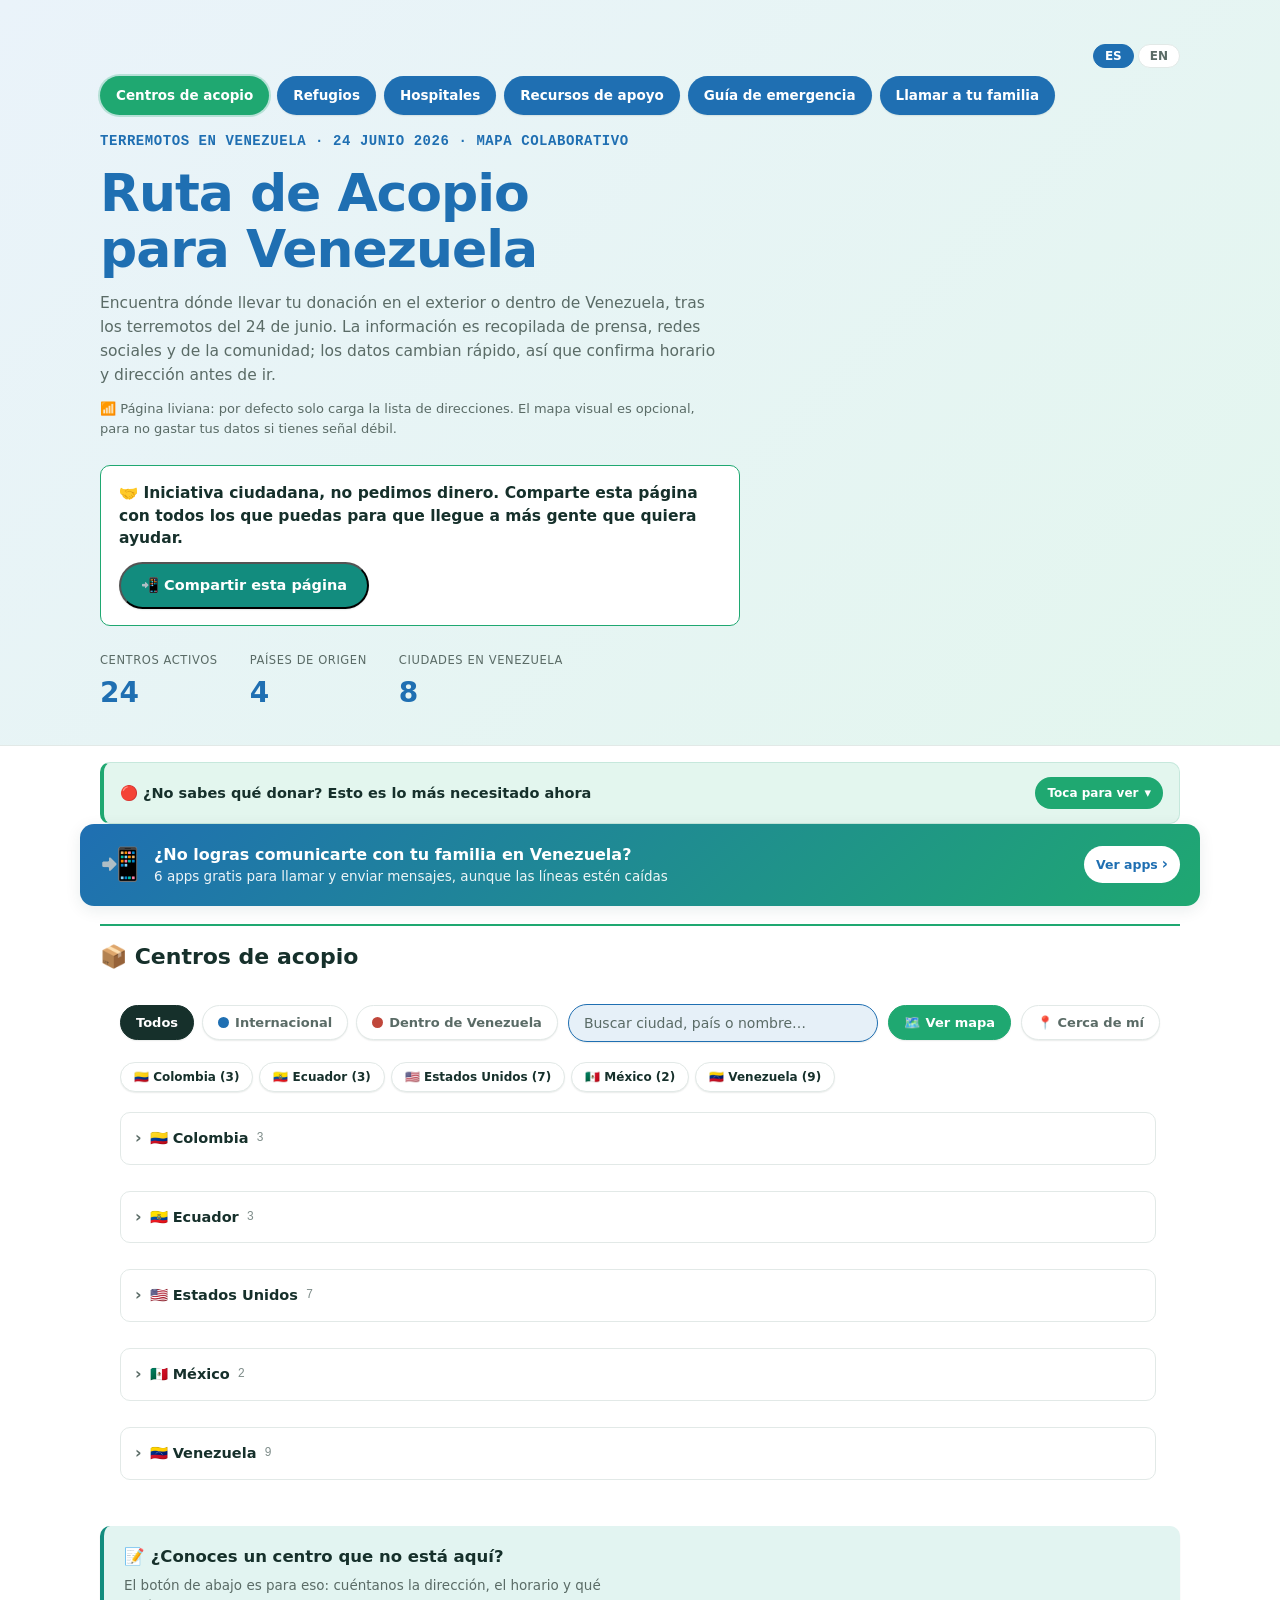
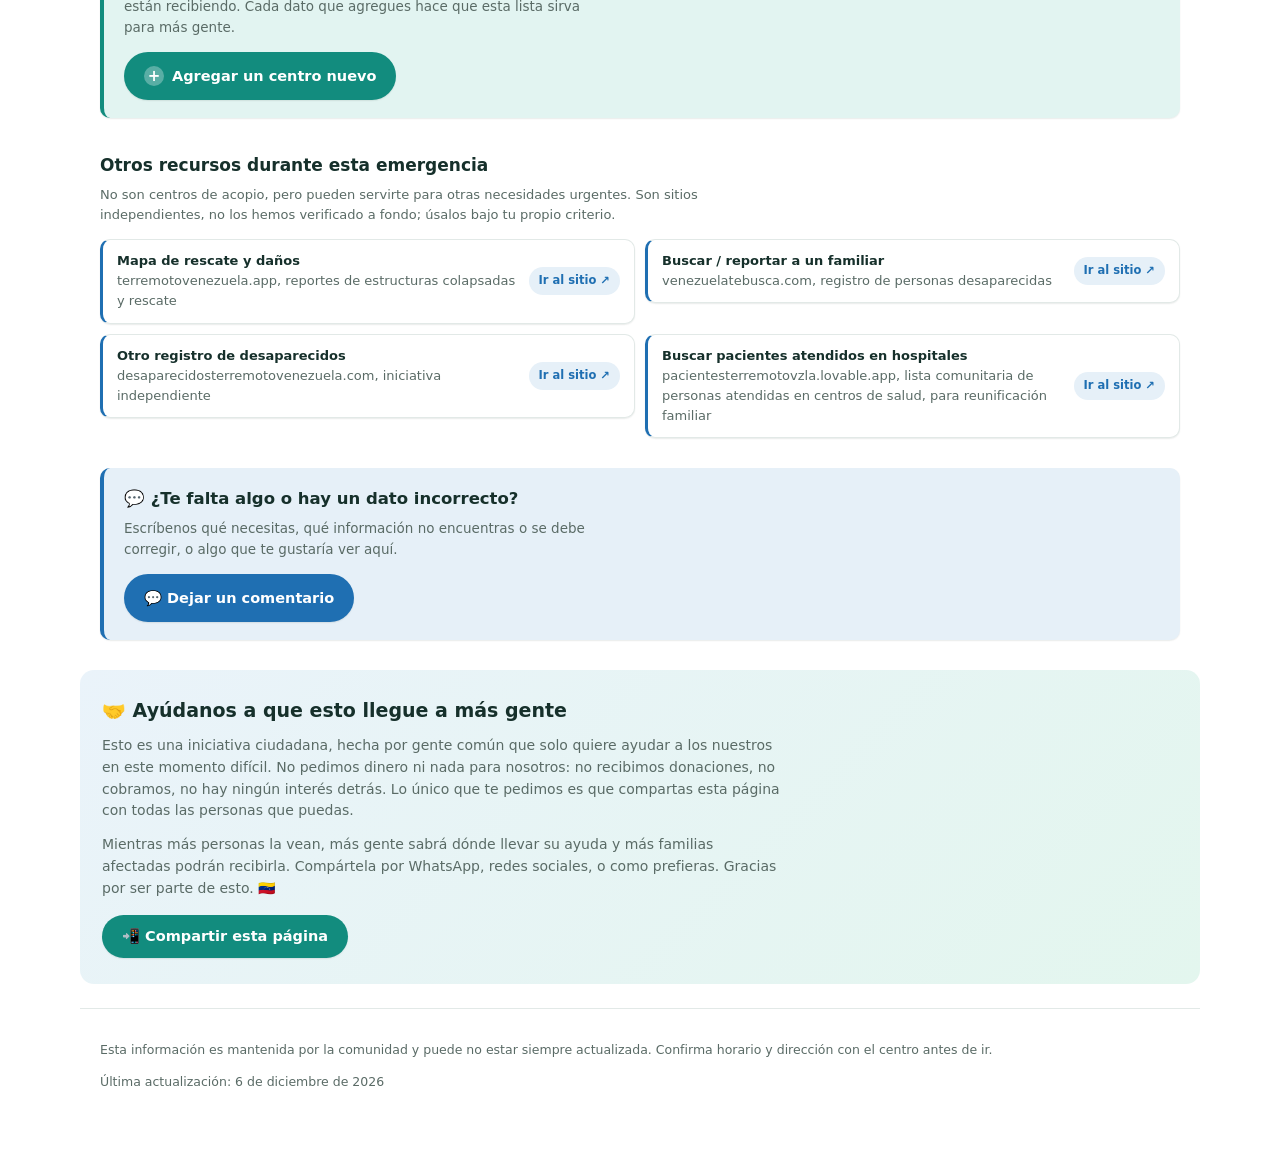
==== commit 4ad4900f: "Add files via upload" ====
--- a/index.html
+++ b/index.html
@@ -109,9 +109,6 @@
   <h2 class="seccion-pagina" data-es="📦 Centros de acopio" data-en="📦 Donation centers">📦 Centros de acopio</h2>
   <section class="controls" aria-label="Filtros de búsqueda">
     <div class="filter-group" role="group" aria-label="Filtrar por tipo">
-      <button type="button" id="toggle-map" class="filter-btn filter-btn--map" aria-pressed="false" title="Usa datos móviles">
-        🗺️ <span data-es="Ver mapa" data-en="Show map">Ver mapa</span>
-      </button>
       <button class="filter-btn is-active" data-filter="todos" aria-pressed="true" data-es="Todos" data-en="All">Todos</button>
       <button class="filter-btn" data-filter="internacional" aria-pressed="false">
         <span class="dot dot--internacional"></span><span data-es="Internacional" data-en="International">Internacional</span>
@@ -125,6 +122,10 @@
       <label for="search" class="sr-only">Buscar</label>
       <input type="search" id="search" class="search-input" placeholder="Buscar ciudad, país o nombre…" data-ph-es="Buscar ciudad, país o nombre…" data-ph-en="Search city, country or name…" autocomplete="off" />
     </div>
+
+    <button type="button" id="toggle-map" class="filter-btn filter-btn--map" aria-pressed="false" title="Usa datos móviles">
+      🗺️ <span data-es="Ver mapa" data-en="Show map">Ver mapa</span>
+    </button>
 
     <button type="button" id="near-me" class="filter-btn" data-es="📍 Cerca de mí" data-en="📍 Near me">📍 Cerca de mí</button>
   </section>
--- a/style.css
+++ b/style.css
@@ -144,7 +144,7 @@
   border-color: var(--ink);
   color: #fff;
 }
-.dot{ width:7px; height:7px; border-radius:50%; display:inline-block; }
+.dot{ width:11px; height:11px; border-radius:50%; display:inline-block; }
 .dot--internacional{ background: var(--blue); }
 .dot--nacional{ background: var(--red); }
 
@@ -300,6 +300,7 @@
 }
 .group-pais[open] > summary::before{ transform: rotate(90deg); }
 .group-pais-body{ padding: 0 12px 12px; }
+.group-pais-body .group-ciudad{ padding-left: 1.5em; }
 .group-ciudad-det{ margin: 6px 0; }
 .group-ciudad{
   list-style: none;
@@ -310,7 +311,7 @@
   font-family: var(--font-display);
   font-size: 15px;
   font-weight: 700;
-  color: var(--ink);
+  color: var(--blue);
   margin: 12px 0 8px 0;
   padding: 2px 0;
 }
@@ -335,8 +336,8 @@
     gap: 10px;
     align-items: start;
   }
-  .list--ciudades-2col > .group-ciudad-det{ margin: 0; }
-  .list--ciudades-2col > .group-ciudad-det[open]{ grid-column: 1 / -1; }
+  .list--ciudades-2col > .group-pais{ margin: 0; }
+  .list--ciudades-2col > .group-pais[open]{ grid-column: 1 / -1; }
 }
 .group-count{
   font-family: var(--font-mono);
@@ -1182,6 +1183,13 @@
   flex-direction: column;
   gap: 8px;
 }
+@media (min-width: 760px){
+  .resources-list{
+    display: grid;
+    grid-template-columns: repeat(2, 1fr);
+    gap: 10px;
+  }
+}
 .resources-list a{
   display: flex;
   align-items: center;
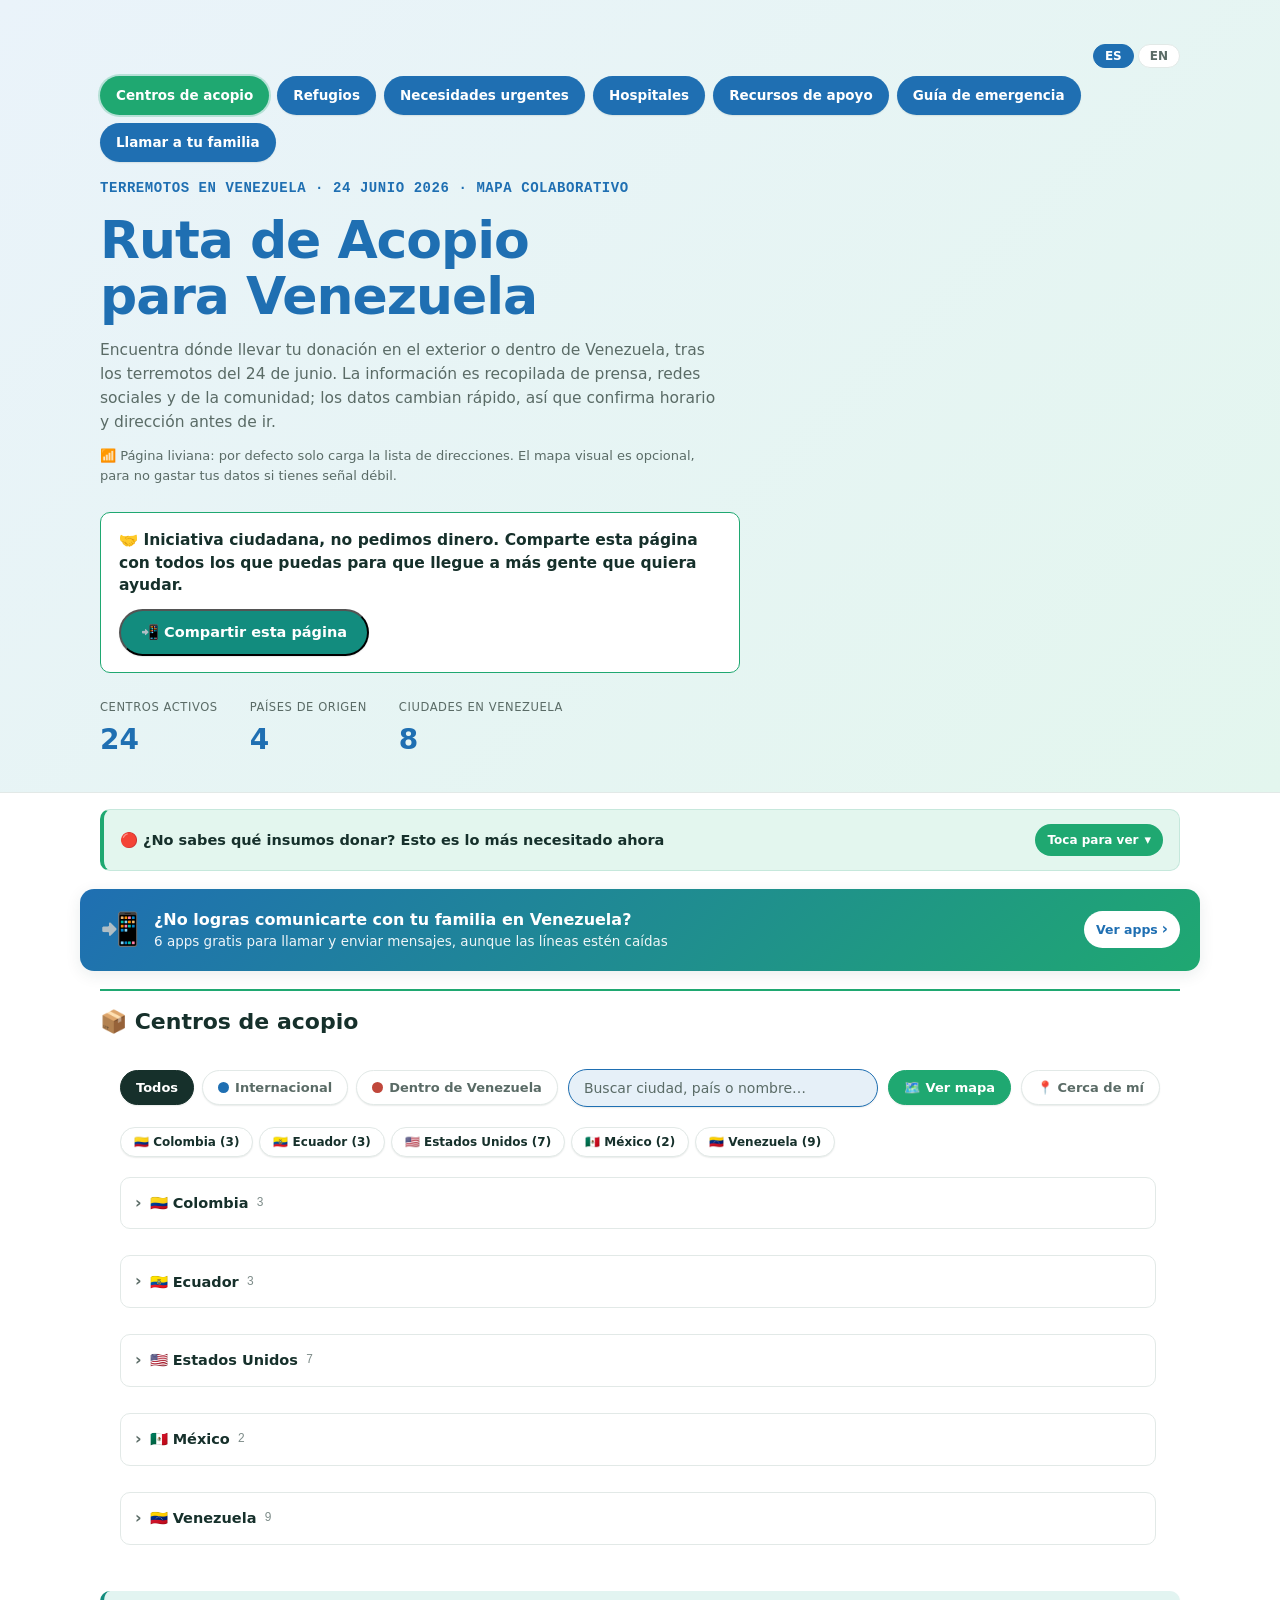
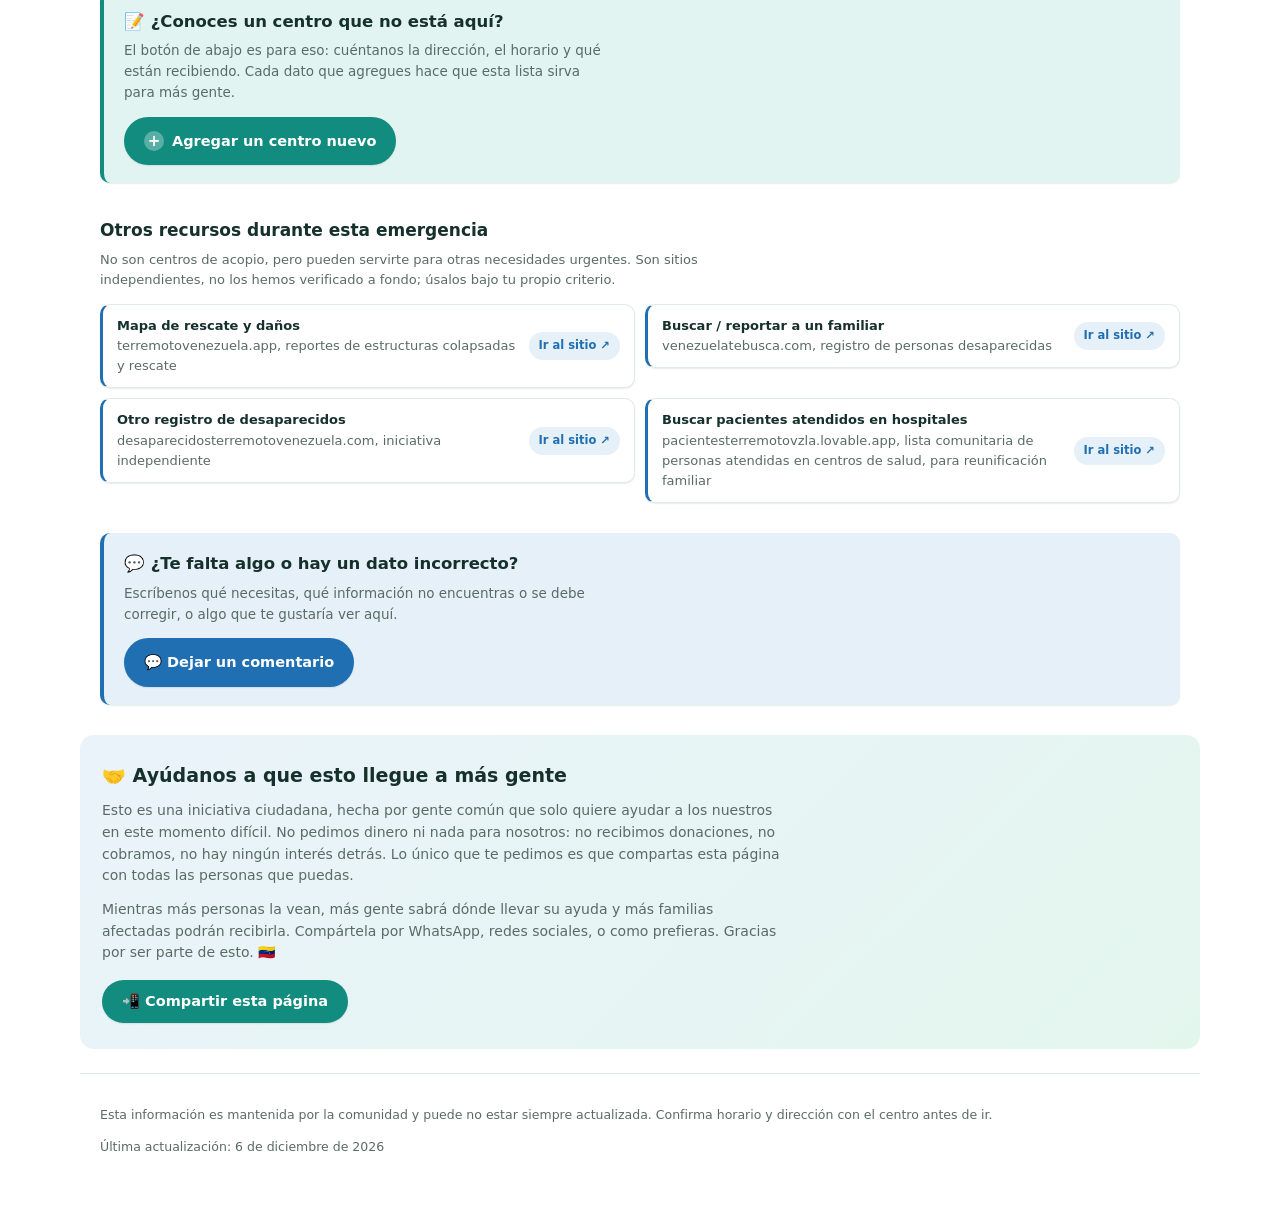
==== commit 990d0fdb: "Add files via upload" ====
--- a/index.html
+++ b/index.html
@@ -20,6 +20,7 @@
     <nav class="page-nav">
       <a href="index.html" class="is-current" data-es="Centros de acopio" data-en="Donation centers">Centros de acopio</a>
       <a href="refugios.html" data-es="Refugios" data-en="Shelters">Refugios</a>
+      <a href="urgencias.html" data-es="Necesidades urgentes" data-en="Urgent needs">Necesidades urgentes</a>
       <a href="hospitales.html" data-es="Hospitales" data-en="Hospitals">Hospitales</a>
       <a href="apoyo.html" data-es="Recursos de apoyo" data-en="Support resources">Recursos de apoyo</a>
       <a href="guia.html" data-es="Guía de emergencia" data-en="Emergency guide">Guía de emergencia</a>
@@ -44,7 +45,7 @@
 <section class="needs-bar wrap">
   <details class="needs" id="needs">
     <summary>
-      <span class="needs-title" data-es="🔴 ¿No sabes qué donar? Esto es lo más necesitado ahora" data-en="🔴 Not sure what to donate? These are the most needed items right now">🔴 ¿No sabes qué donar? Esto es lo más necesitado ahora</span>
+      <span class="needs-title" data-es="🔴 ¿No sabes qué insumos donar? Esto es lo más necesitado ahora" data-en="🔴 Not sure what supplies to donate? These are the most needed items right now">🔴 ¿No sabes qué insumos donar? Esto es lo más necesitado ahora</span>
       <span class="needs-expand-hint">
         <span class="txt-ver" data-es="Toca para ver" data-en="Tap to see">Toca para ver</span>
         <span class="txt-cerrar" data-es="Toca para cerrar" data-en="Tap to close">Toca para cerrar</span>
@@ -58,11 +59,13 @@
       <div class="no-donar">
         <h4 class="no-donar-title" data-es="🚫 Qué NO donar (por favor)" data-en="🚫 What NOT to donate (please)">🚫 Qué NO donar (por favor)</h4>
         <p class="no-donar-intro" data-es="Con buena intención a veces se donan cosas que, en lugar de ayudar, estorban y le quitan tiempo a los voluntarios. Por favor evita:" data-en="With good intentions, people sometimes donate things that get in the way and take up volunteers' time instead of helping. Please avoid:">Con buena intención a veces se donan cosas que, en lugar de ayudar, estorban y le quitan tiempo a los voluntarios. Por favor evita:</p>
+        <p class="insumo-aviso" data-es="⚠️ POR AHORA NO DONAR ROPA (EXCEPTO SÁBANAS Y TOALLAS)" data-en="⚠️ DO NOT DONATE CLOTHING FOR NOW (EXCEPT SHEETS AND TOWELS)">⚠️ POR AHORA NO DONAR ROPA (EXCEPTO SÁBANAS Y TOALLAS)</p>
+        <p class="insumo-aviso" data-es="⚠️ NO DONAR AGUA (por ahora) NI JUGOS TETRAPACK CON PITILLOS SI ESTÁS FUERA DEL PAÍS" data-en="⚠️ DO NOT DONATE WATER (for now) OR TETRAPACK JUICES WITH STRAWS IF YOU ARE OUTSIDE THE COUNTRY">⚠️ NO DONAR AGUA (por ahora) NI JUGOS TETRAPACK CON PITILLOS SI ESTÁS FUERA DEL PAÍS</p>
         <ul class="no-donar-list">
           <li data-es="Ropa sucia, rota o muy usada. Solo ropa limpia y en buen estado." data-en="Dirty, torn or worn-out clothing. Only clean clothing in good condition.">Ropa sucia, rota o muy usada. Solo ropa limpia y en buen estado.</li>
           <li data-es="Medicinas vencidas o ya abiertas. Solo medicinas selladas y con fecha vigente." data-en="Expired or opened medicine. Only sealed medicine within its expiry date.">Medicinas vencidas o ya abiertas. Solo medicinas selladas y con fecha vigente.</li>
           <li data-es="Comida abierta, vencida o que se dañe rápido. Nada preparado en casa. Solo enlatados y empaquetados sellados." data-en="Opened, expired or perishable food. Nothing homemade. Only sealed canned and packaged goods.">Comida abierta, vencida o que se dañe rápido. Nada preparado en casa. Solo enlatados y empaquetados sellados.</li>
-          <li data-es="Colchones, muebles o electrodomésticos grandes. No hay cómo transportarlos ni dónde guardarlos." data-en="Mattresses, furniture or large appliances. There's no way to transport or store them.">Colchones, muebles o electrodomésticos grandes. No hay cómo transportarlos ni dónde guardarlos.</li>
+          <li data-es="Muebles o electrodomésticos grandes. No hay cómo transportarlos ni dónde guardarlos." data-en="Furniture or large appliances. There's no way to transport or store them.">Muebles o electrodomésticos grandes. No hay cómo transportarlos ni dónde guardarlos.</li>
           <li data-es="Juguetes rotos, electrónicos dañados o 'lo que ibas a botar'. El centro no es un lugar para deshacerte de cosas." data-en="Broken toys, damaged electronics or 'stuff you were going to throw away'. The center is not a place to get rid of things.">Juguetes rotos, electrónicos dañados o 'lo que ibas a botar'. El centro no es un lugar para deshacerte de cosas.</li>
           <li data-es="Vidrio o cosas frágiles sin protección, que se rompan en el camino." data-en="Glass or fragile items without protection that may break in transit.">Vidrio o cosas frágiles sin protección, que se rompan en el camino.</li>
         </ul>
@@ -72,7 +75,15 @@
   </details>
 </section>
 
-<a class="promo-ad wrap" href="llamar.html">
+<div class="dash-2col wrap">
+<section class="urgencias-dash" id="urgencias-dash" style="display:none;">
+  <p class="urgencias-dash-title" data-es="🆘 Necesidades urgentes ahora" data-en="🆘 Urgent needs right now">🆘 Necesidades urgentes ahora</p>
+  <p class="urgencias-dash-intro" data-es="Esto es lo que la gente está pidiendo en este momento." data-en="This is what people are asking for right now.">Esto es lo que la gente está pidiendo en este momento.</p>
+  <div class="urgencias-dash-list" id="urgencias-dash-list"></div>
+  <a class="urgencias-dash-btn" href="urgencias.html" data-es="Ver todas las necesidades urgentes →" data-en="See all urgent needs →">Ver todas las necesidades urgentes →</a>
+</section>
+
+<section class="voluntarios-bar" id="voluntarios-section" style="display:none;">
   <span class="promo-ad-icon">📲</span>
   <span class="promo-ad-text">
     <strong data-es="¿No logras comunicarte con tu familia en Venezuela?" data-en="Can't reach your family in Venezuela?">¿No logras comunicarte con tu familia en Venezuela?</strong>
@@ -104,6 +115,19 @@
     </div>
   </div>
 </section>
+</div>
+
+<a class="promo-ad wrap" href="llamar.html">
+  <span class="promo-ad-icon">📲</span>
+  <span class="promo-ad-text">
+    <strong data-es="¿No logras comunicarte con tu familia en Venezuela?" data-en="Can't reach your family in Venezuela?">¿No logras comunicarte con tu familia en Venezuela?</strong>
+    <span data-es="6 apps gratis para llamar y enviar mensajes, aunque las líneas estén caídas" data-en="6 free apps to call and message, even when phone lines are down">6 apps gratis para llamar y enviar mensajes, aunque las líneas estén caídas</span>
+  </span>
+  <span class="promo-ad-hint">
+    <span data-es="Ver apps" data-en="See apps">Ver apps</span>
+    <span class="chev">›</span>
+  </span>
+</a>
 
 <main class="wrap">
   <h2 class="seccion-pagina" data-es="📦 Centros de acopio" data-en="📦 Donation centers">📦 Centros de acopio</h2>
@@ -219,6 +243,8 @@
 <script src="mis-centros.js"></script>
 <script src="apoyo-data.js"></script>
 <script src="helpers.js"></script>
+<script src="urgencias-data.js"></script>
+<script src="urgencias.js"></script>
 <script src="script.js"></script>
 </body>
 </html>
--- a/style.css
+++ b/style.css
@@ -338,6 +338,12 @@
   }
   .list--ciudades-2col > .group-pais{ margin: 0; }
   .list--ciudades-2col > .group-pais[open]{ grid-column: 1 / -1; }
+  .list--ciudades-2col .group-pais-body{
+    display: grid;
+    grid-template-columns: repeat(2, 1fr);
+    gap: 10px;
+    align-items: start;
+  }
 }
 .group-count{
   font-family: var(--font-mono);
@@ -860,6 +866,89 @@
 .promo-ad-hint .chev{ font-size: 15px; }
 
 /* =========================================================
+   DASHBOARD DE NECESIDADES URGENTES (página principal)
+   ========================================================= */
+.urgencias-dash{
+  margin: 0 0 18px;
+  background: var(--red-soft);
+  border-left: 4px solid var(--red);
+  border-radius: 0 var(--radius) var(--radius) 0;
+  padding: 16px 18px;
+}
+.urgencias-dash-title{
+  font-family: var(--font-display);
+  font-weight: 800;
+  font-size: 17px;
+  color: #501313;
+  margin: 0 0 4px;
+}
+.urgencias-dash-intro{ font-size: 13px; color: #791F1F; margin: 0 0 12px; }
+.urgencias-dash-list{
+  display: flex;
+  gap: 10px;
+  overflow-x: auto;
+  scroll-snap-type: x mandatory;
+  padding-bottom: 4px;
+  -webkit-overflow-scrolling: touch;
+}
+.urgencias-dash-item{
+  flex: 0 0 220px;
+  scroll-snap-align: start;
+  background: #fff;
+}
+.urgencias-dash-btn{
+  display: block;
+  width: 100%;
+  text-align: center;
+  margin-top: 12px;
+  font-family: var(--font-body);
+  font-size: 13px;
+  font-weight: 700;
+  background: var(--red);
+  color: #fff;
+  border-radius: 999px;
+  padding: 10px 16px;
+  text-decoration: none;
+}
+.urgencias-dash-btn:hover{ background: #8a261e; }
+
+/* Layout 2 columnas: urgencias (izq) + voluntarios (der) */
+.dash-2col{
+  display: grid;
+  grid-template-columns: 1fr 1fr;
+  gap: 14px;
+  margin-bottom: 18px;
+  align-items: start;
+}
+@media (max-width: 720px){
+  .dash-2col{ grid-template-columns: 1fr; }
+}
+.dash-2col .urgencias-dash,
+.dash-2col .voluntarios-bar{
+  margin: 0;
+}
+
+/* Tarjeta de urgencia (compartida entre dashboard y página completa) */
+.card--urgencia{ border-left-color: var(--red); }
+.urg-cat-badge{
+  display: inline-block;
+  font-size: 10.5px;
+  font-weight: 700;
+  border-radius: 999px;
+  padding: 3px 10px;
+  margin-bottom: 8px;
+}
+.cat-medico .urg-cat-badge{ color: #993C1D; background: #FAECE7; }
+.cat-alimento .urg-cat-badge{ color: #0E7468; background: var(--green-soft); }
+.cat-transporte .urg-cat-badge{ color: #3C3489; background: #EEEDFE; }
+.cat-refugio .urg-cat-badge{ color: #854F0B; background: #FAEEDA; }
+.cat-otro .urg-cat-badge{ color: var(--ink-soft); background: var(--paper-deep); }
+
+.callout--urgencia{ border-left-color: var(--red); }
+.btn-suggest--urgencia{ background: var(--red); }
+.btn-suggest--urgencia:hover{ background: #8a261e; }
+
+/* =========================================================
    NAVEGACIÓN ENTRE PÁGINAS
    ========================================================= */
 .page-nav{
@@ -884,6 +973,10 @@
 .page-nav a.is-current{
   background: var(--green);
   box-shadow: 0 0 0 2px rgba(31,168,113,0.25);
+}
+.page-nav a.is-current--red{
+  background: var(--red);
+  box-shadow: 0 0 0 2px rgba(192,71,59,0.25);
 }
 .eyebrow--big{
   font-size: 14px !important;
@@ -1021,6 +1114,27 @@
   font-size: 12px;
   color: var(--ink-soft);
   margin: 0;
+  line-height: 1.45;
+}
+.insumo-aviso{
+  font-size: 12px;
+  font-weight: 700;
+  color: #791F1F;
+  background: var(--red-soft);
+  border-left: 3px solid var(--red);
+  border-radius: 0 6px 6px 0;
+  padding: 6px 10px;
+  margin: 6px 0 8px;
+  line-height: 1.45;
+}
+.insumo-nota{
+  font-size: 12px;
+  color: #633806;
+  background: #FAEEDA;
+  border-left: 3px solid var(--gold);
+  border-radius: 0 6px 6px 0;
+  padding: 6px 10px;
+  margin: 6px 0 8px;
   line-height: 1.45;
 }
 .no-donar{
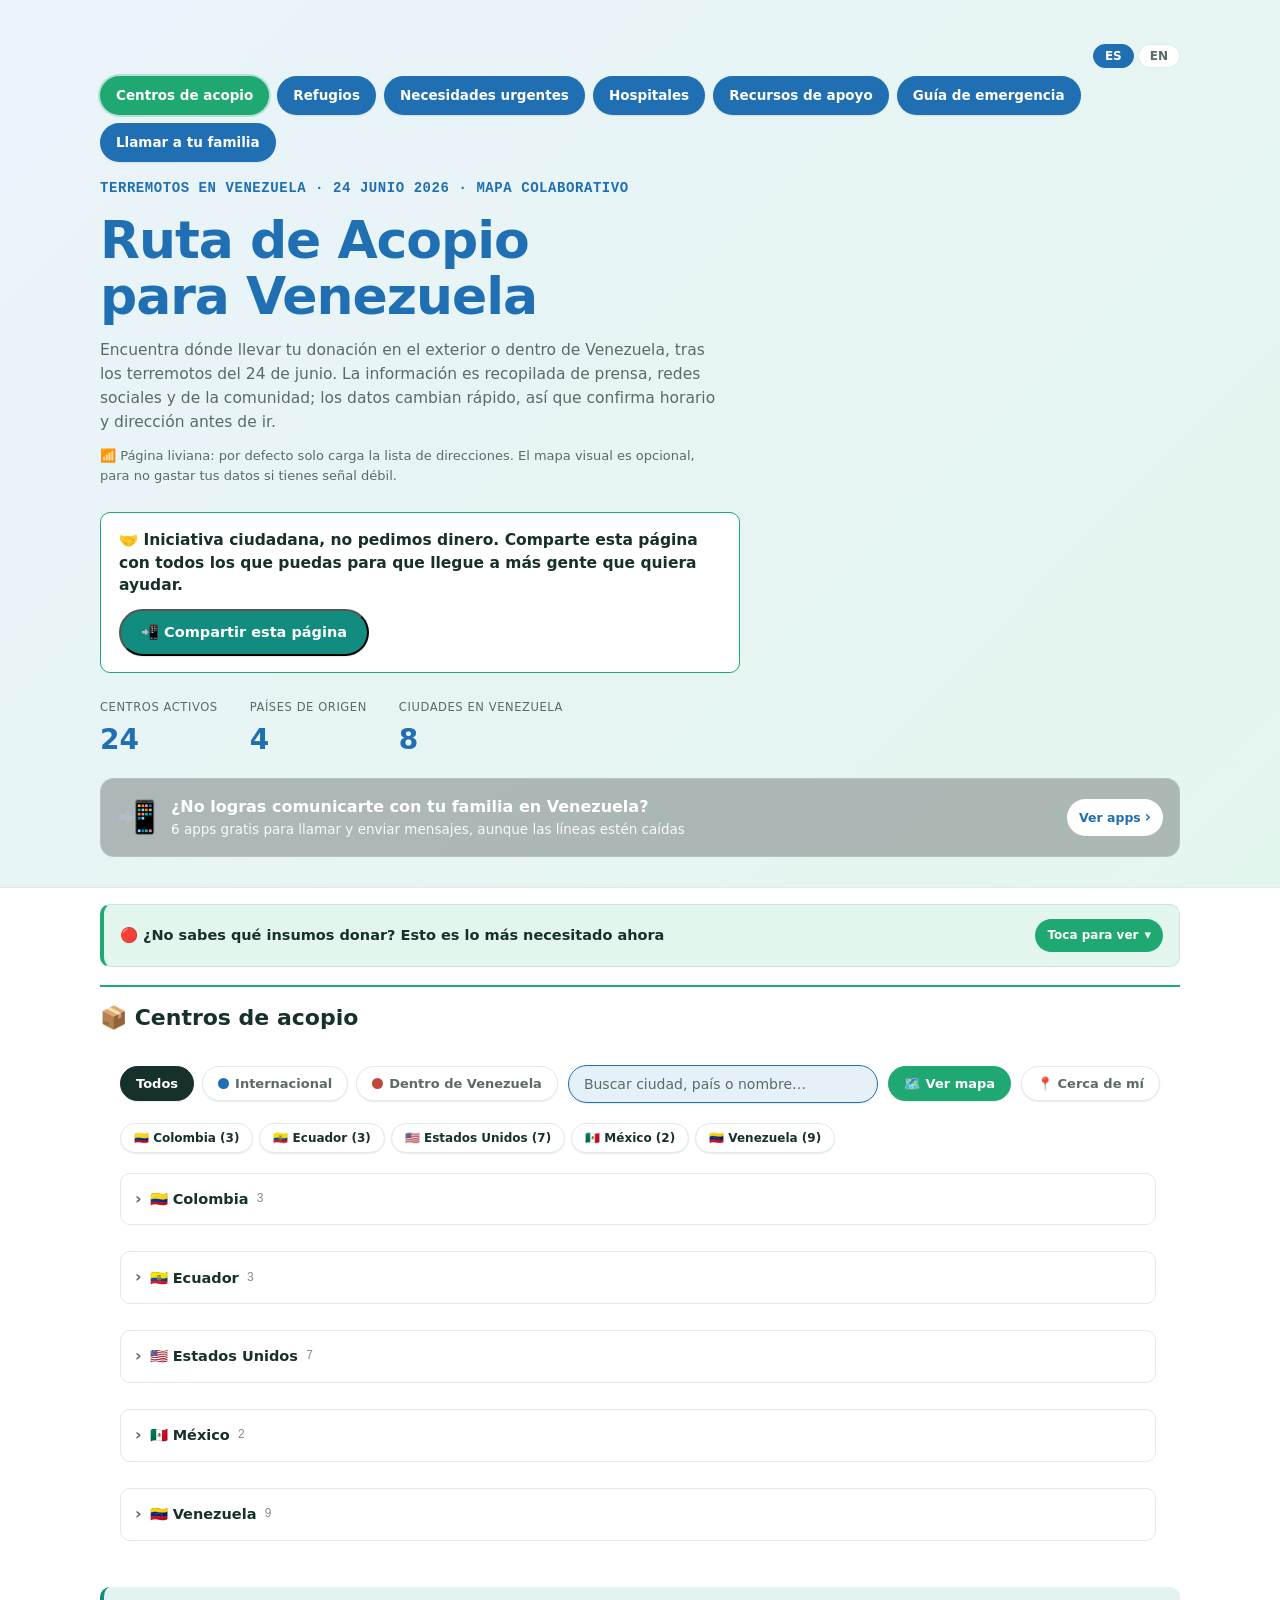
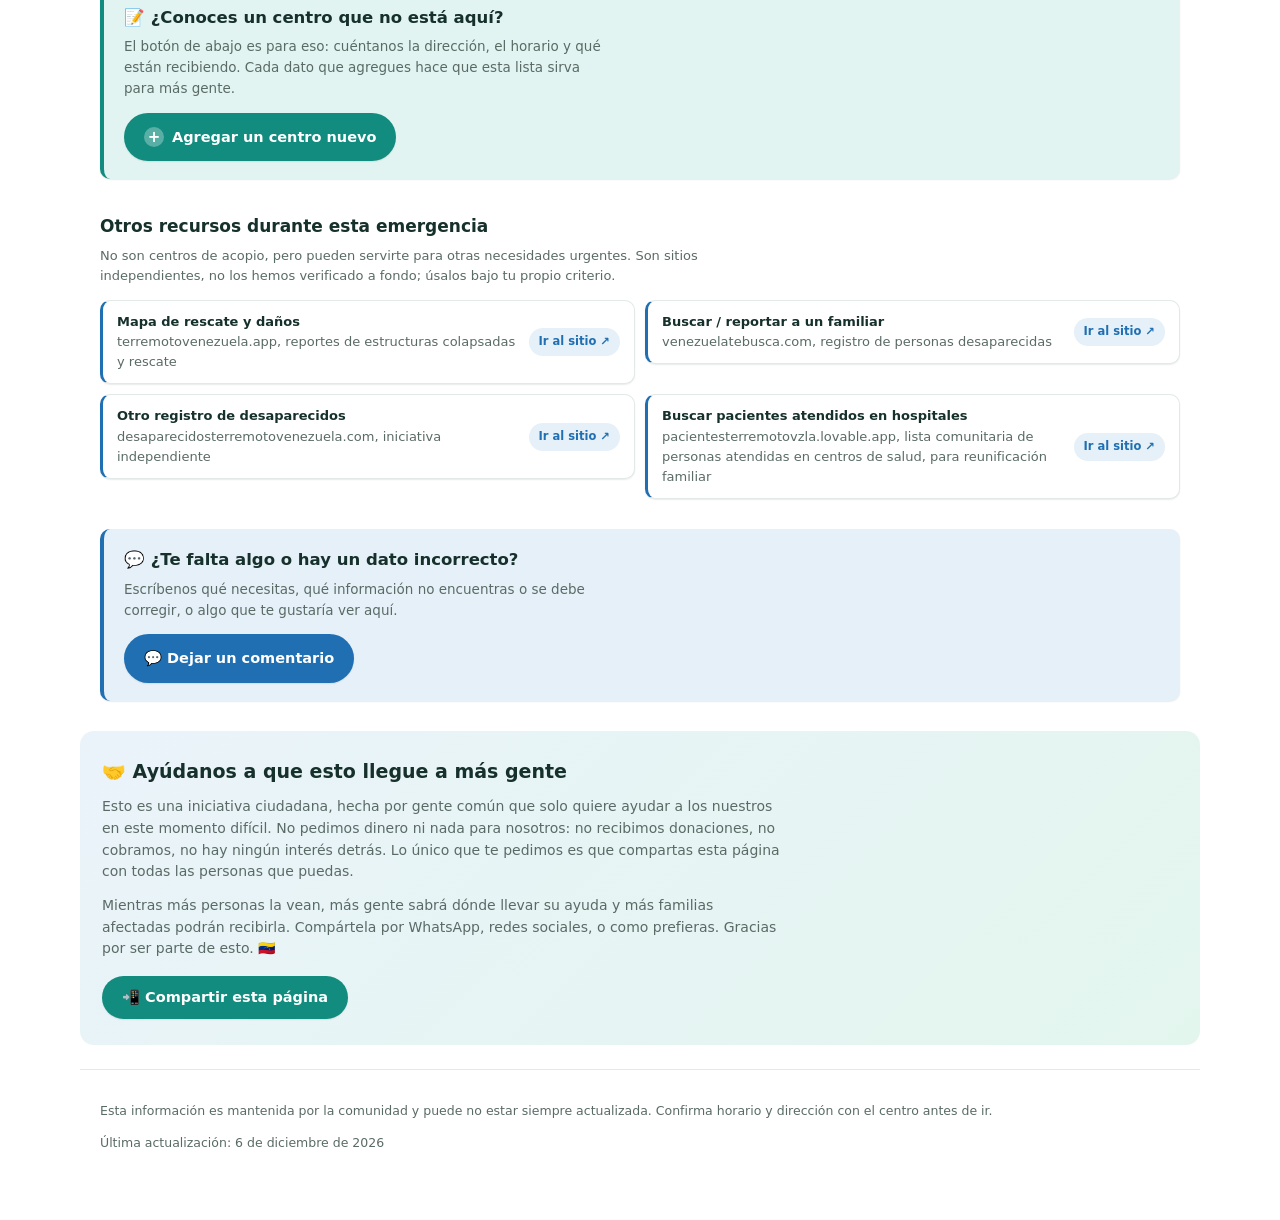
==== commit ec60850c: "Add files via upload" ====
--- a/index.html
+++ b/index.html
@@ -39,6 +39,17 @@
       <div><dt id="stat-paises">0</dt><dd data-es="países de origen" data-en="origin countries">países de origen</dd></div>
       <div><dt id="stat-ciudades">0</dt><dd data-es="ciudades en Venezuela" data-en="cities in Venezuela">ciudades en Venezuela</dd></div>
     </dl>
+    <a class="promo-ad" href="llamar.html">
+      <span class="promo-ad-icon">📲</span>
+      <span class="promo-ad-text">
+        <strong data-es="¿No logras comunicarte con tu familia en Venezuela?" data-en="Can't reach your family in Venezuela?">¿No logras comunicarte con tu familia en Venezuela?</strong>
+        <span data-es="6 apps gratis para llamar y enviar mensajes, aunque las líneas estén caídas" data-en="6 free apps to call and message, even when phone lines are down">6 apps gratis para llamar y enviar mensajes, aunque las líneas estén caídas</span>
+      </span>
+      <span class="promo-ad-hint">
+        <span data-es="Ver apps" data-en="See apps">Ver apps</span>
+        <span class="chev">›</span>
+      </span>
+    </a>
   </div>
 </header>
 
@@ -76,58 +87,36 @@
 </section>
 
 <div class="dash-2col wrap">
-<section class="urgencias-dash" id="urgencias-dash" style="display:none;">
-  <p class="urgencias-dash-title" data-es="🆘 Necesidades urgentes ahora" data-en="🆘 Urgent needs right now">🆘 Necesidades urgentes ahora</p>
-  <p class="urgencias-dash-intro" data-es="Esto es lo que la gente está pidiendo en este momento." data-en="This is what people are asking for right now.">Esto es lo que la gente está pidiendo en este momento.</p>
-  <div class="urgencias-dash-list" id="urgencias-dash-list"></div>
-  <a class="urgencias-dash-btn" href="urgencias.html" data-es="Ver todas las necesidades urgentes →" data-en="See all urgent needs →">Ver todas las necesidades urgentes →</a>
-</section>
-
-<section class="voluntarios-bar" id="voluntarios-section" style="display:none;">
-  <span class="promo-ad-icon">📲</span>
-  <span class="promo-ad-text">
-    <strong data-es="¿No logras comunicarte con tu familia en Venezuela?" data-en="Can't reach your family in Venezuela?">¿No logras comunicarte con tu familia en Venezuela?</strong>
-    <span data-es="6 apps gratis para llamar y enviar mensajes, aunque las líneas estén caídas" data-en="6 free apps to call and message, even when phone lines are down">6 apps gratis para llamar y enviar mensajes, aunque las líneas estén caídas</span>
-  </span>
-  <span class="promo-ad-hint">
-    <span data-es="Ver apps" data-en="See apps">Ver apps</span>
-    <span class="chev">›</span>
-  </span>
-</a>
-
-<section class="voluntarios-bar wrap" id="voluntarios-section" style="display:none;">
-  <div class="voluntarios-box">
-    <h2 class="voluntarios-title" data-es="🙋 Se necesitan voluntarios" data-en="🙋 Volunteers needed">🙋 Se necesitan voluntarios</h2>
-    <p class="voluntarios-intro" data-es="Estos lugares necesitan manos ahora mismo. Si puedes ayudar, contáctalos o acércate." data-en="These places need hands right now. If you can help, contact them or stop by.">Estos lugares necesitan manos ahora mismo. Si puedes ayudar, contáctalos o acércate.</p>
-    <div class="voluntarios-list" id="voluntarios-list"></div>
-    <div class="buscar-vol-wrap">
-      <button type="button" id="buscar-vol-btn" class="buscar-vol-btn" data-es="🙋 Quiero ser voluntario — ¿Dónde ayudo?" data-en="🙋 I want to volunteer — Where do I help?">🙋 Quiero ser voluntario — ¿Dónde ayudo?</button>
-      <div id="buscar-vol-panel" class="buscar-vol-panel" hidden>
-        <p class="buscar-vol-label" data-es="Elige dónde quieres ayudar:" data-en="Choose where you want to help:">Elige dónde quieres ayudar:</p>
-        <div class="buscar-vol-opciones">
-          <a href="index.html#voluntarios-section" class="buscar-vol-op" data-es="📦 Centros de acopio" data-en="📦 Donation centers">📦 Centros de acopio</a>
-          <a href="refugios.html#voluntarios-section" class="buscar-vol-op" data-es="🏠 Refugios de personas" data-en="🏠 People shelters">🏠 Refugios de personas</a>
-          <a href="refugios.html#masc-voluntarios" class="buscar-vol-op" data-es="🐾 Refugios de mascotas" data-en="🐾 Pet shelters">🐾 Refugios de mascotas</a>
-          <a href="hospitales.html" class="buscar-vol-op" data-es="🏥 Hospitales y clínicas" data-en="🏥 Hospitals and clinics">🏥 Hospitales y clínicas</a>
-          <a href="apoyo.html#apoyo-voluntarios" class="buscar-vol-op" data-es="🤝 Recursos de apoyo" data-en="🤝 Support resources">🤝 Recursos de apoyo</a>
+
+  <section class="urgencias-dash" id="urgencias-dash" style="display:none;">
+    <p class="urgencias-dash-title" data-es="🆘 Necesidades urgentes ahora" data-en="🆘 Urgent needs right now">🆘 Necesidades urgentes ahora</p>
+    <p class="urgencias-dash-intro" data-es="Esto es lo que la gente está pidiendo en este momento." data-en="This is what people are asking for right now.">Esto es lo que la gente está pidiendo en este momento.</p>
+    <div class="urgencias-dash-list" id="urgencias-dash-list"></div>
+    <a class="urgencias-dash-btn" href="urgencias.html" data-es="Ver todas las necesidades urgentes →" data-en="See all urgent needs →">Ver todas las necesidades urgentes →</a>
+  </section>
+
+  <section class="voluntarios-bar" id="voluntarios-section" style="display:none;">
+    <div class="voluntarios-box">
+      <h2 class="voluntarios-title" data-es="🙋 Se necesitan voluntarios" data-en="🙋 Volunteers needed">🙋 Se necesitan voluntarios</h2>
+      <p class="voluntarios-intro" data-es="Estos lugares necesitan manos ahora mismo. Si puedes ayudar, contáctalos o acércate." data-en="These places need hands right now. If you can help, contact them or stop by.">Estos lugares necesitan manos ahora mismo. Si puedes ayudar, contáctalos o acércate.</p>
+      <div class="voluntarios-list" id="voluntarios-list"></div>
+      <div class="buscar-vol-wrap">
+        <button type="button" id="buscar-vol-btn" class="buscar-vol-btn" data-es="🙋 Quiero ser voluntario — ¿Dónde ayudo?" data-en="🙋 I want to volunteer — Where do I help?">🙋 Quiero ser voluntario — ¿Dónde ayudo?</button>
+        <div id="buscar-vol-panel" class="buscar-vol-panel" hidden>
+          <p class="buscar-vol-label" data-es="Elige dónde quieres ayudar:" data-en="Choose where you want to help:">Elige dónde quieres ayudar:</p>
+          <div class="buscar-vol-opciones">
+            <a href="index.html#voluntarios-section" class="buscar-vol-op" data-es="📦 Centros de acopio" data-en="📦 Donation centers">📦 Centros de acopio</a>
+            <a href="refugios.html#voluntarios-section" class="buscar-vol-op" data-es="🏠 Refugios de personas" data-en="🏠 People shelters">🏠 Refugios de personas</a>
+            <a href="refugios.html#masc-voluntarios" class="buscar-vol-op" data-es="🐾 Refugios de mascotas" data-en="🐾 Pet shelters">🐾 Refugios de mascotas</a>
+            <a href="hospitales.html" class="buscar-vol-op" data-es="🏥 Hospitales y clínicas" data-en="🏥 Hospitals and clinics">🏥 Hospitales y clínicas</a>
+            <a href="apoyo.html#apoyo-voluntarios" class="buscar-vol-op" data-es="🤝 Recursos de apoyo" data-en="🤝 Support resources">🤝 Recursos de apoyo</a>
+          </div>
         </div>
       </div>
     </div>
-  </div>
-</section>
+  </section>
+
 </div>
-
-<a class="promo-ad wrap" href="llamar.html">
-  <span class="promo-ad-icon">📲</span>
-  <span class="promo-ad-text">
-    <strong data-es="¿No logras comunicarte con tu familia en Venezuela?" data-en="Can't reach your family in Venezuela?">¿No logras comunicarte con tu familia en Venezuela?</strong>
-    <span data-es="6 apps gratis para llamar y enviar mensajes, aunque las líneas estén caídas" data-en="6 free apps to call and message, even when phone lines are down">6 apps gratis para llamar y enviar mensajes, aunque las líneas estén caídas</span>
-  </span>
-  <span class="promo-ad-hint">
-    <span data-es="Ver apps" data-en="See apps">Ver apps</span>
-    <span class="chev">›</span>
-  </span>
-</a>
 
 <main class="wrap">
   <h2 class="seccion-pagina" data-es="📦 Centros de acopio" data-en="📦 Donation centers">📦 Centros de acopio</h2>
--- a/style.css
+++ b/style.css
@@ -830,15 +830,14 @@
   display: flex;
   align-items: center;
   gap: 14px;
-  max-width: 1120px;
-  margin: 0 auto 18px;
-  padding: 16px 20px;
-  background: linear-gradient(135deg, var(--blue) 0%, var(--green) 100%);
+  margin: 16px 0 0;
+  padding: 14px 16px;
+  background: rgba(0,0,0,0.25);
   border-radius: var(--radius);
   text-decoration: none;
-  box-shadow: var(--shadow-md);
-}
-.promo-ad:hover{ filter: brightness(1.06); }
+  border: 1px solid rgba(255,255,255,0.15);
+}
+.promo-ad:hover{ background: rgba(0,0,0,0.35); }
 .promo-ad-icon{ font-size: 32px; flex-shrink: 0; }
 .promo-ad-text{ display: flex; flex-direction: column; gap: 3px; }
 .promo-ad-text strong{
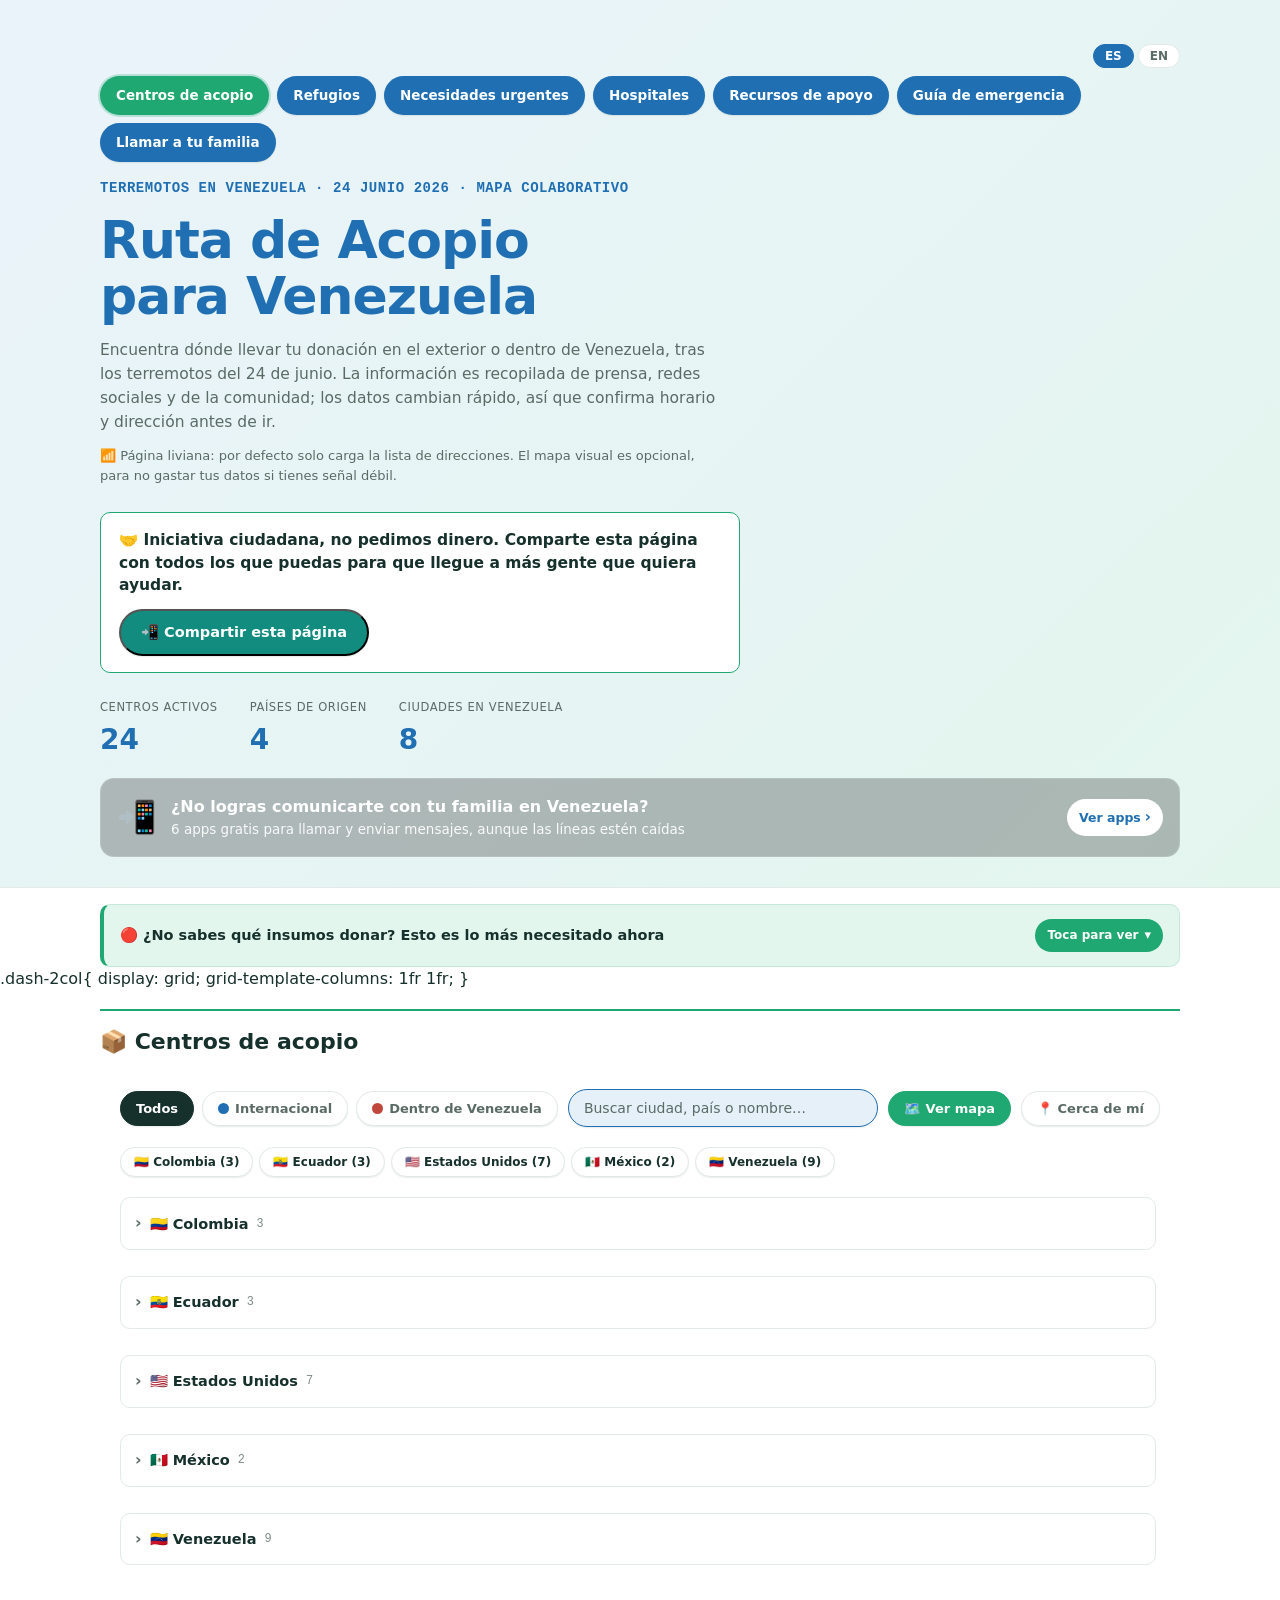
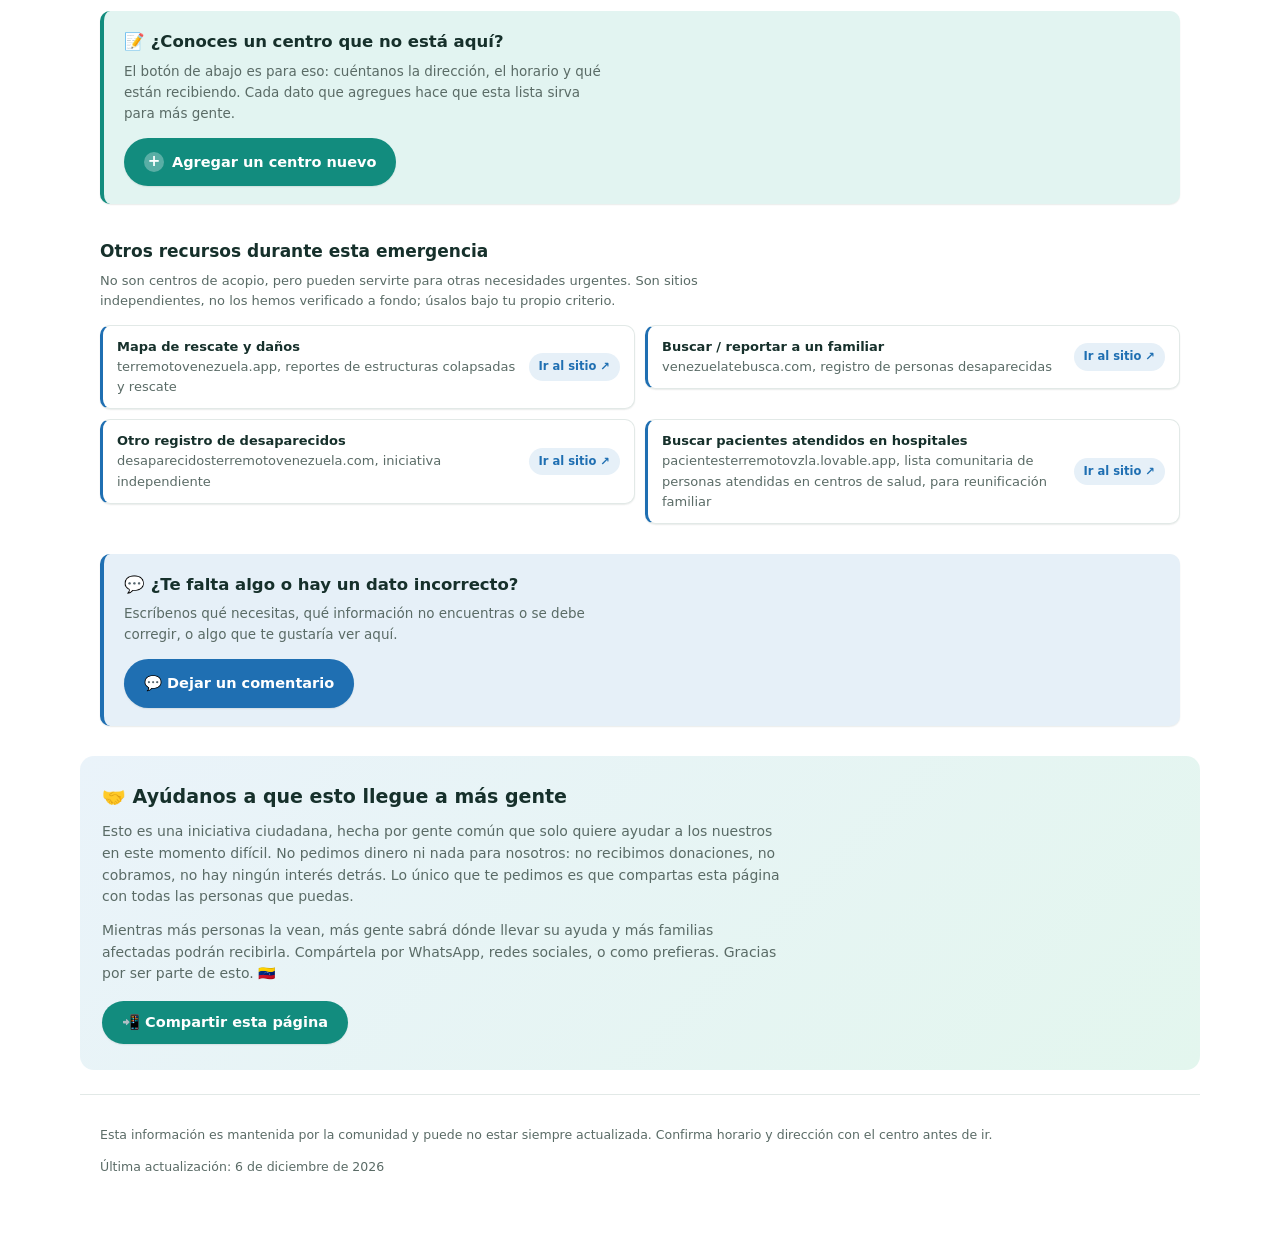
==== commit ffbfa8ce: "Update index.html" ====
--- a/index.html
+++ b/index.html
@@ -86,7 +86,10 @@
   </details>
 </section>
 
-<div class="dash-2col wrap">
+.dash-2col{
+  display: grid;
+  grid-template-columns: 1fr 1fr;
+}
 
   <section class="urgencias-dash" id="urgencias-dash" style="display:none;">
     <p class="urgencias-dash-title" data-es="🆘 Necesidades urgentes ahora" data-en="🆘 Urgent needs right now">🆘 Necesidades urgentes ahora</p>
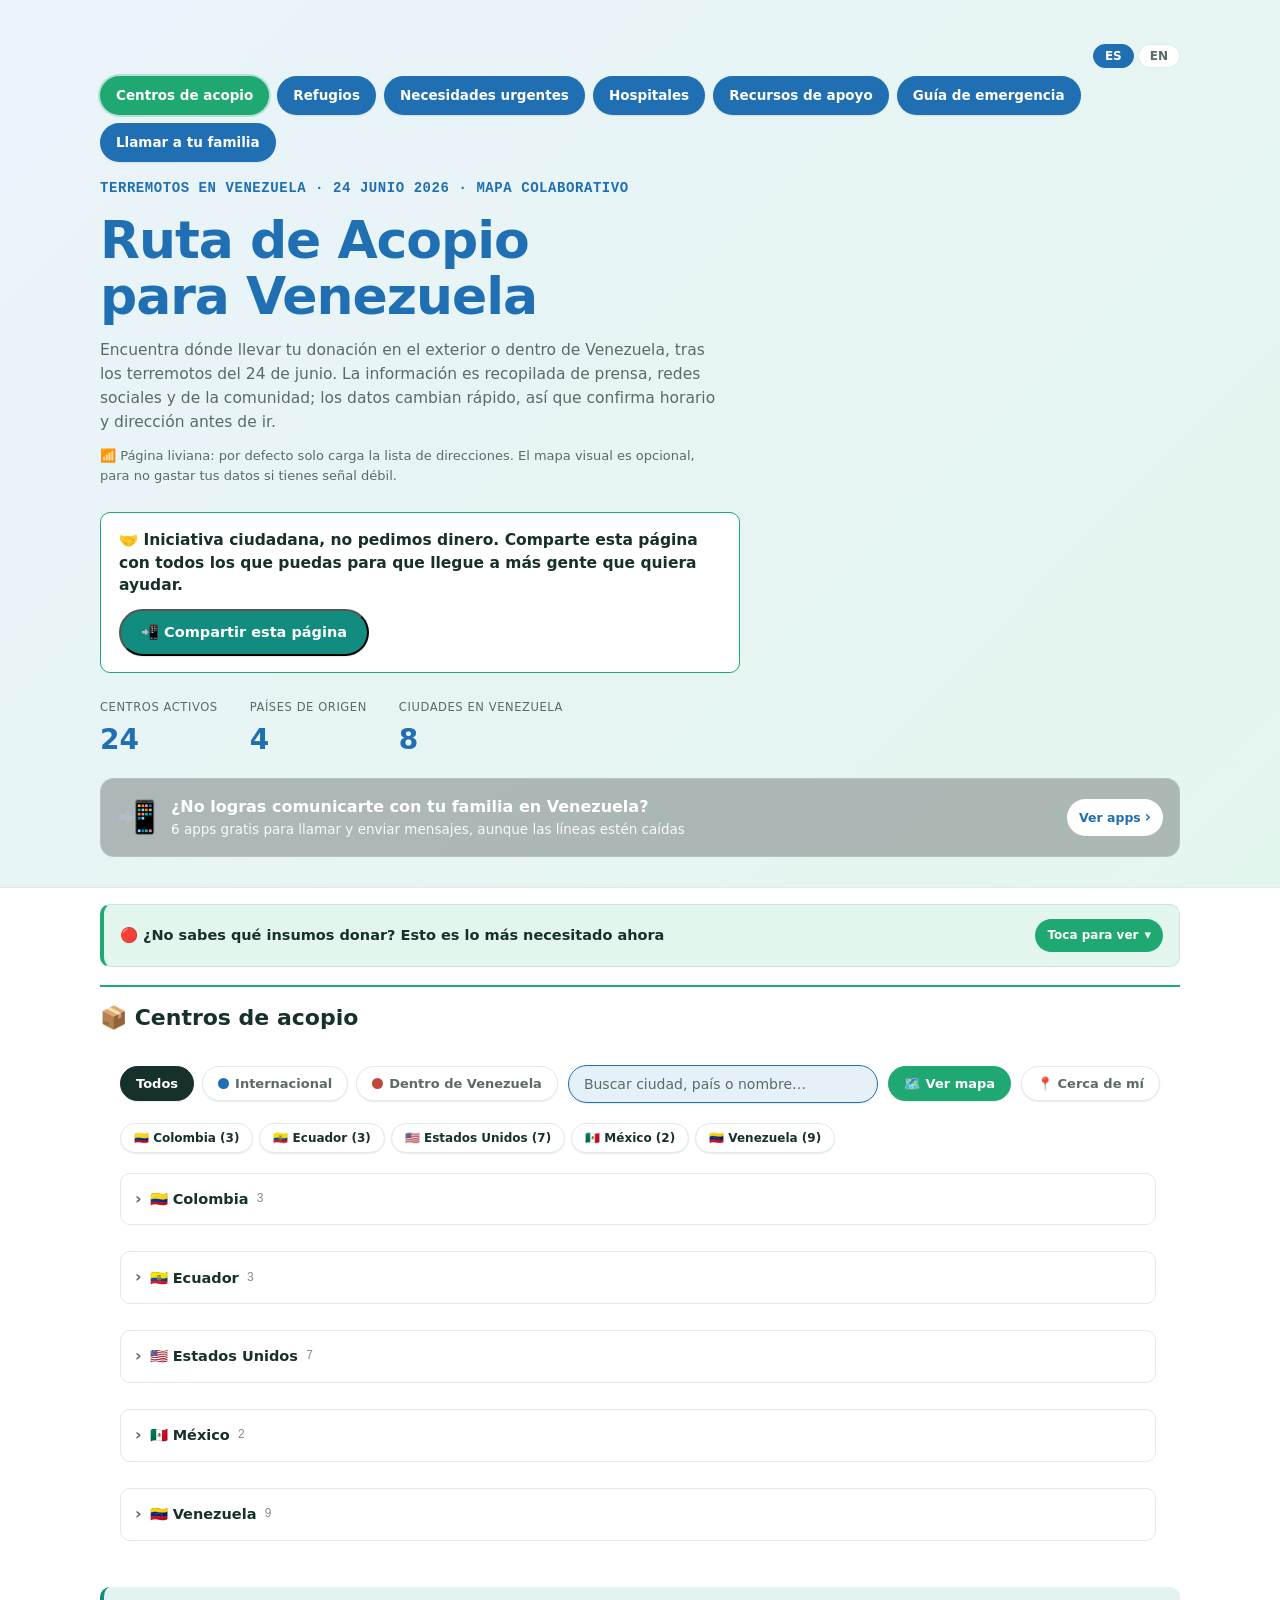
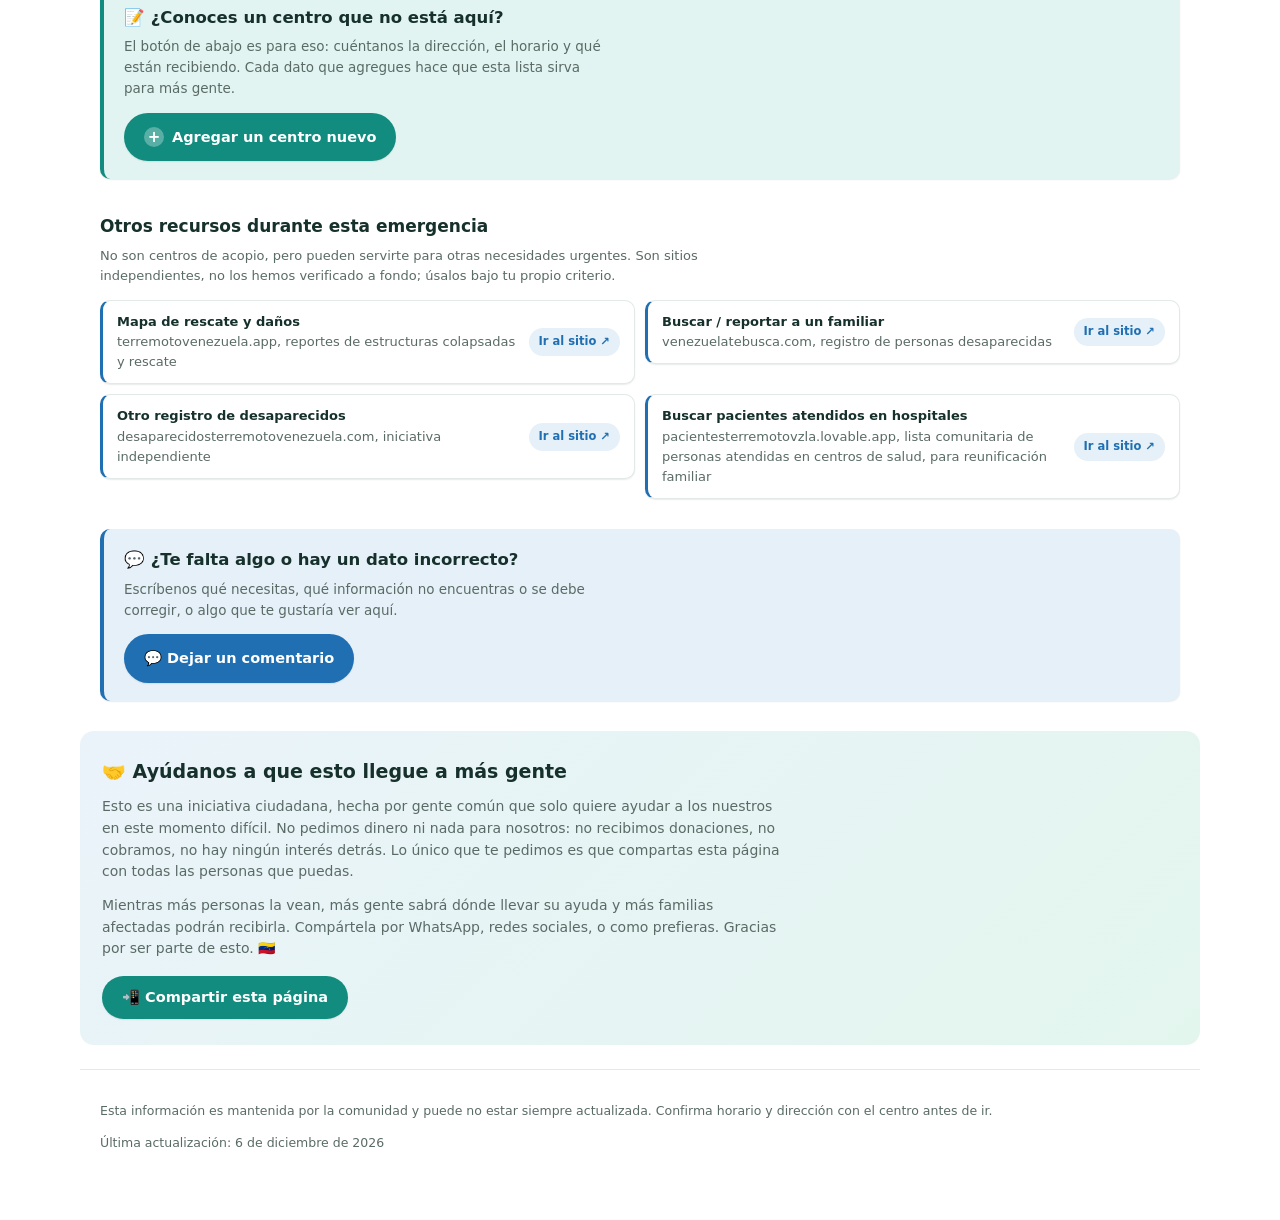
==== commit 3daf79ca: "Update index.html" ====
--- a/index.html
+++ b/index.html
@@ -86,10 +86,8 @@
   </details>
 </section>
 
-.dash-2col{
-  display: grid;
-  grid-template-columns: 1fr 1fr;
-}
+<div class="dash-2col">
+
 
   <section class="urgencias-dash" id="urgencias-dash" style="display:none;">
     <p class="urgencias-dash-title" data-es="🆘 Necesidades urgentes ahora" data-en="🆘 Urgent needs right now">🆘 Necesidades urgentes ahora</p>
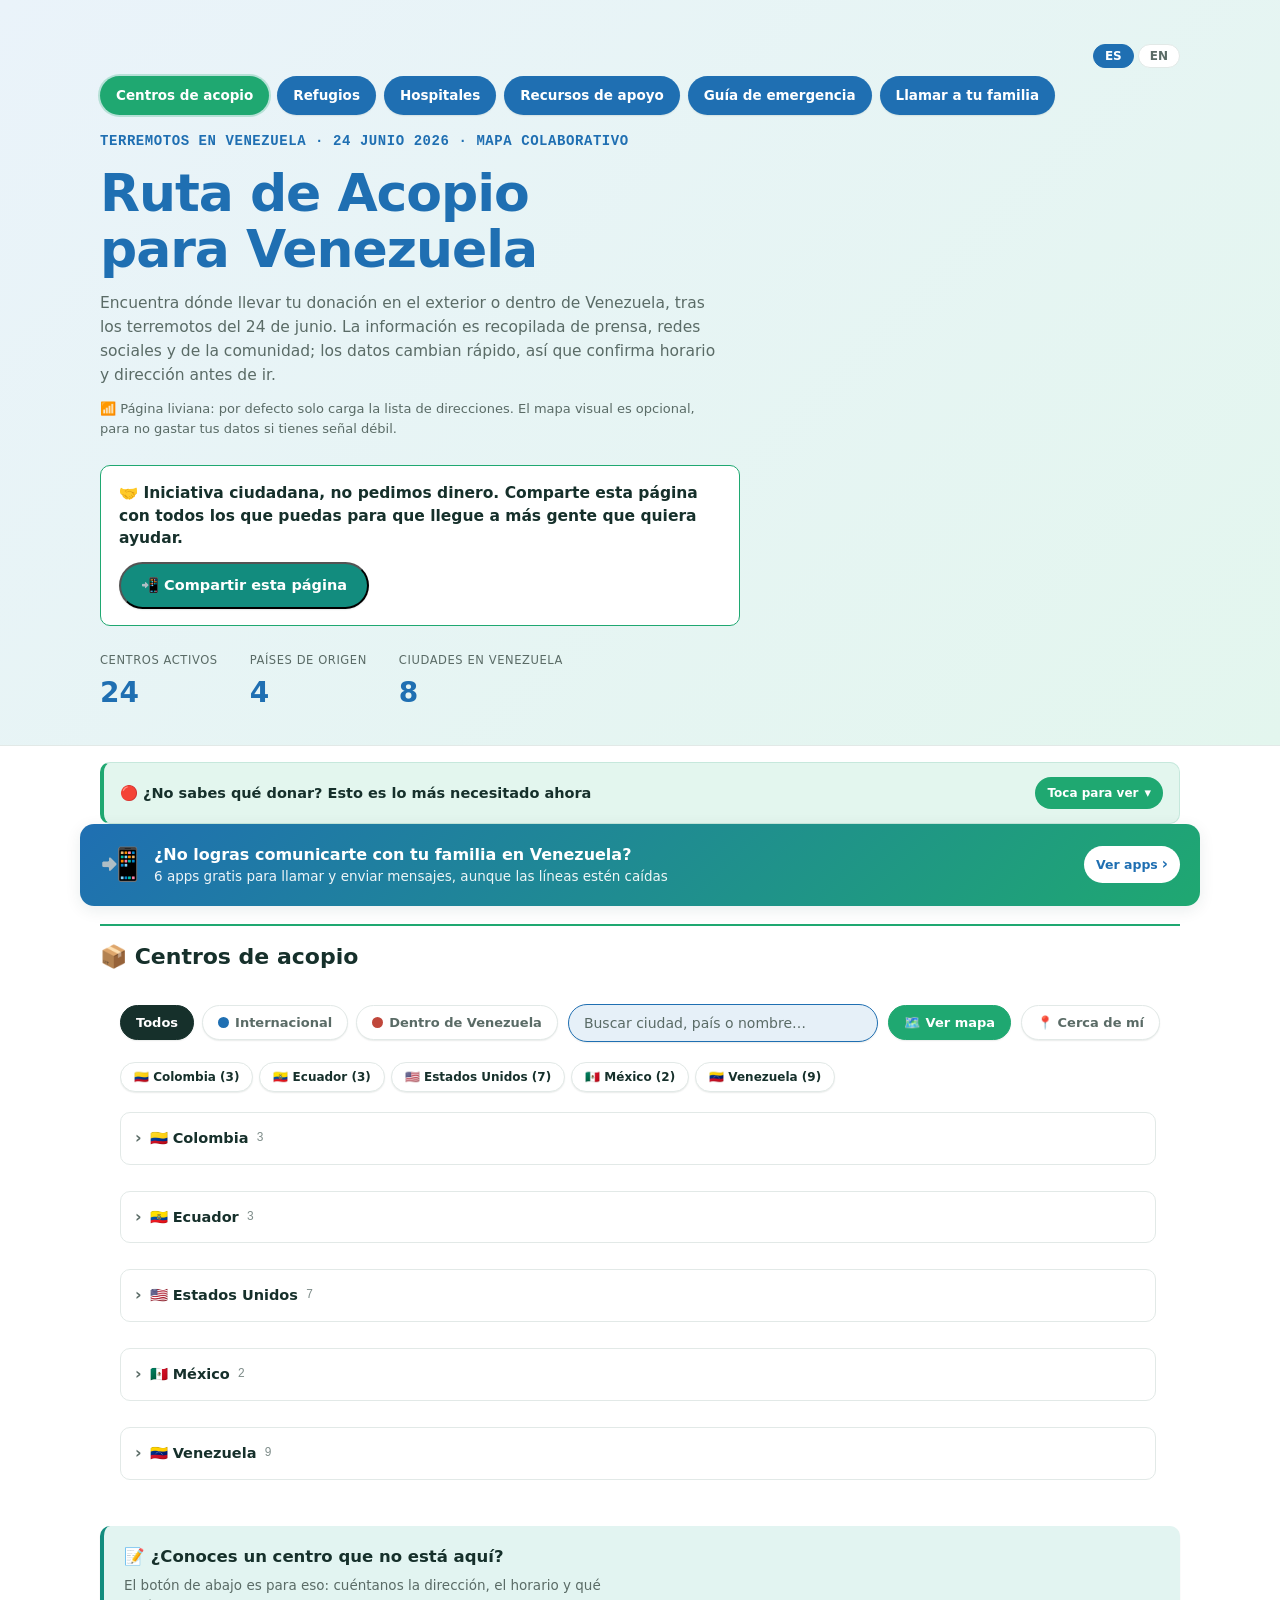
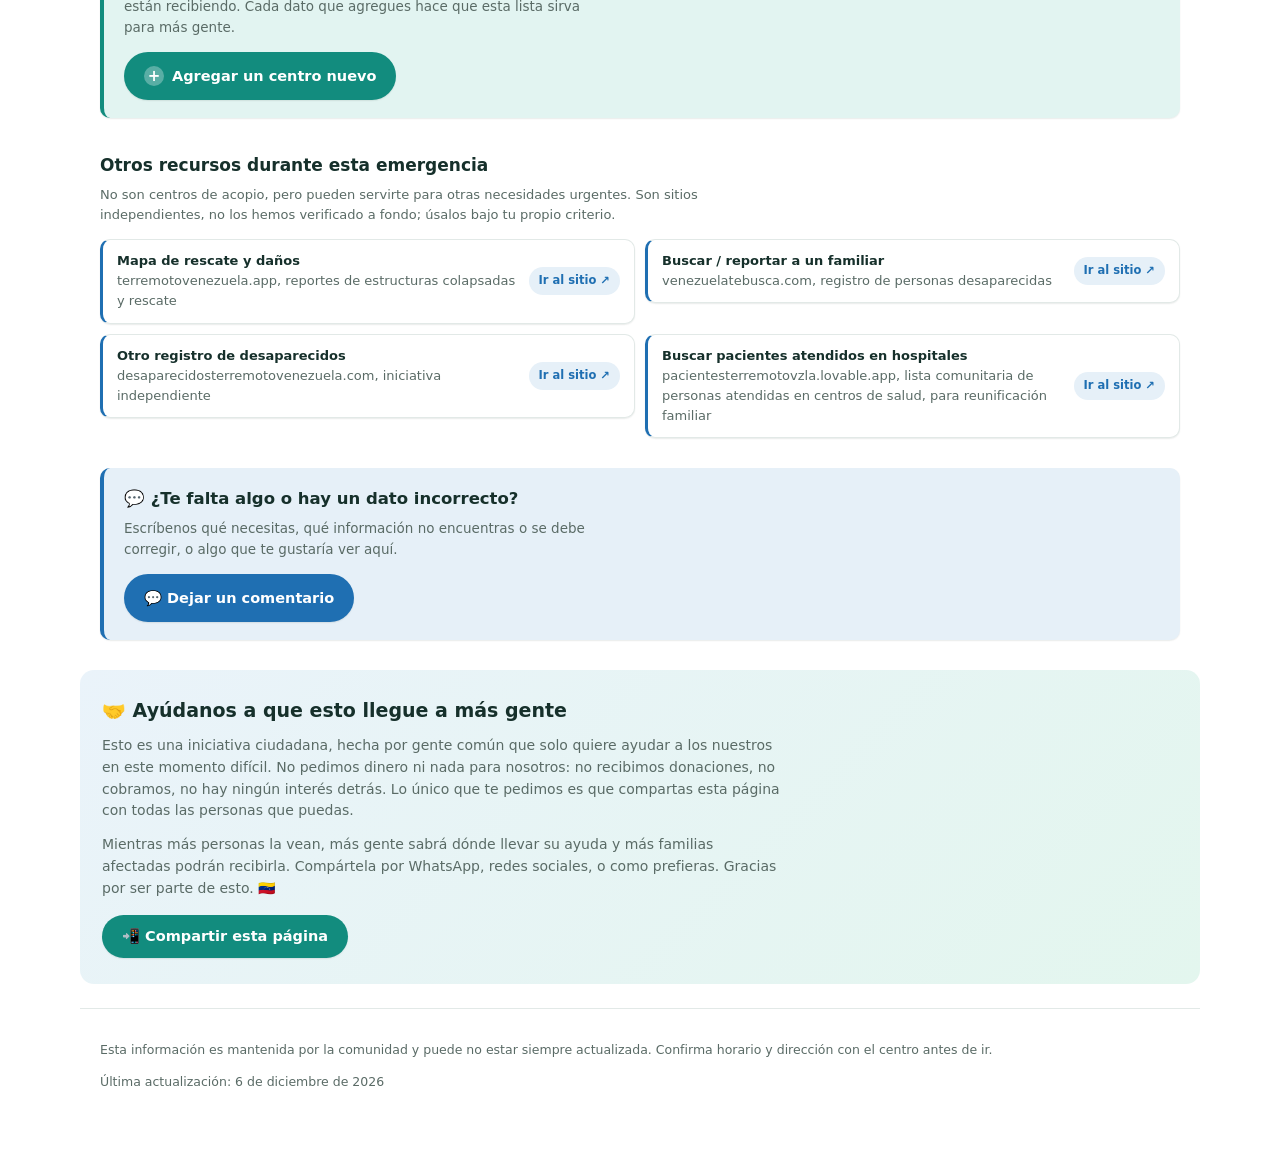
==== commit 976cf221: "Add files via upload" ====
--- a/index.html
+++ b/index.html
@@ -20,7 +20,6 @@
     <nav class="page-nav">
       <a href="index.html" class="is-current" data-es="Centros de acopio" data-en="Donation centers">Centros de acopio</a>
       <a href="refugios.html" data-es="Refugios" data-en="Shelters">Refugios</a>
-      <a href="urgencias.html" data-es="Necesidades urgentes" data-en="Urgent needs">Necesidades urgentes</a>
       <a href="hospitales.html" data-es="Hospitales" data-en="Hospitals">Hospitales</a>
       <a href="apoyo.html" data-es="Recursos de apoyo" data-en="Support resources">Recursos de apoyo</a>
       <a href="guia.html" data-es="Guía de emergencia" data-en="Emergency guide">Guía de emergencia</a>
@@ -39,24 +38,13 @@
       <div><dt id="stat-paises">0</dt><dd data-es="países de origen" data-en="origin countries">países de origen</dd></div>
       <div><dt id="stat-ciudades">0</dt><dd data-es="ciudades en Venezuela" data-en="cities in Venezuela">ciudades en Venezuela</dd></div>
     </dl>
-    <a class="promo-ad" href="llamar.html">
-      <span class="promo-ad-icon">📲</span>
-      <span class="promo-ad-text">
-        <strong data-es="¿No logras comunicarte con tu familia en Venezuela?" data-en="Can't reach your family in Venezuela?">¿No logras comunicarte con tu familia en Venezuela?</strong>
-        <span data-es="6 apps gratis para llamar y enviar mensajes, aunque las líneas estén caídas" data-en="6 free apps to call and message, even when phone lines are down">6 apps gratis para llamar y enviar mensajes, aunque las líneas estén caídas</span>
-      </span>
-      <span class="promo-ad-hint">
-        <span data-es="Ver apps" data-en="See apps">Ver apps</span>
-        <span class="chev">›</span>
-      </span>
-    </a>
   </div>
 </header>
 
 <section class="needs-bar wrap">
   <details class="needs" id="needs">
     <summary>
-      <span class="needs-title" data-es="🔴 ¿No sabes qué insumos donar? Esto es lo más necesitado ahora" data-en="🔴 Not sure what supplies to donate? These are the most needed items right now">🔴 ¿No sabes qué insumos donar? Esto es lo más necesitado ahora</span>
+      <span class="needs-title" data-es="🔴 ¿No sabes qué donar? Esto es lo más necesitado ahora" data-en="🔴 Not sure what to donate? These are the most needed items right now">🔴 ¿No sabes qué donar? Esto es lo más necesitado ahora</span>
       <span class="needs-expand-hint">
         <span class="txt-ver" data-es="Toca para ver" data-en="Tap to see">Toca para ver</span>
         <span class="txt-cerrar" data-es="Toca para cerrar" data-en="Tap to close">Toca para cerrar</span>
@@ -70,13 +58,11 @@
       <div class="no-donar">
         <h4 class="no-donar-title" data-es="🚫 Qué NO donar (por favor)" data-en="🚫 What NOT to donate (please)">🚫 Qué NO donar (por favor)</h4>
         <p class="no-donar-intro" data-es="Con buena intención a veces se donan cosas que, en lugar de ayudar, estorban y le quitan tiempo a los voluntarios. Por favor evita:" data-en="With good intentions, people sometimes donate things that get in the way and take up volunteers' time instead of helping. Please avoid:">Con buena intención a veces se donan cosas que, en lugar de ayudar, estorban y le quitan tiempo a los voluntarios. Por favor evita:</p>
-        <p class="insumo-aviso" data-es="⚠️ POR AHORA NO DONAR ROPA (EXCEPTO SÁBANAS Y TOALLAS)" data-en="⚠️ DO NOT DONATE CLOTHING FOR NOW (EXCEPT SHEETS AND TOWELS)">⚠️ POR AHORA NO DONAR ROPA (EXCEPTO SÁBANAS Y TOALLAS)</p>
-        <p class="insumo-aviso" data-es="⚠️ NO DONAR AGUA (por ahora) NI JUGOS TETRAPACK CON PITILLOS SI ESTÁS FUERA DEL PAÍS" data-en="⚠️ DO NOT DONATE WATER (for now) OR TETRAPACK JUICES WITH STRAWS IF YOU ARE OUTSIDE THE COUNTRY">⚠️ NO DONAR AGUA (por ahora) NI JUGOS TETRAPACK CON PITILLOS SI ESTÁS FUERA DEL PAÍS</p>
         <ul class="no-donar-list">
           <li data-es="Ropa sucia, rota o muy usada. Solo ropa limpia y en buen estado." data-en="Dirty, torn or worn-out clothing. Only clean clothing in good condition.">Ropa sucia, rota o muy usada. Solo ropa limpia y en buen estado.</li>
           <li data-es="Medicinas vencidas o ya abiertas. Solo medicinas selladas y con fecha vigente." data-en="Expired or opened medicine. Only sealed medicine within its expiry date.">Medicinas vencidas o ya abiertas. Solo medicinas selladas y con fecha vigente.</li>
           <li data-es="Comida abierta, vencida o que se dañe rápido. Nada preparado en casa. Solo enlatados y empaquetados sellados." data-en="Opened, expired or perishable food. Nothing homemade. Only sealed canned and packaged goods.">Comida abierta, vencida o que se dañe rápido. Nada preparado en casa. Solo enlatados y empaquetados sellados.</li>
-          <li data-es="Muebles o electrodomésticos grandes. No hay cómo transportarlos ni dónde guardarlos." data-en="Furniture or large appliances. There's no way to transport or store them.">Muebles o electrodomésticos grandes. No hay cómo transportarlos ni dónde guardarlos.</li>
+          <li data-es="Colchones, muebles o electrodomésticos grandes. No hay cómo transportarlos ni dónde guardarlos." data-en="Mattresses, furniture or large appliances. There's no way to transport or store them.">Colchones, muebles o electrodomésticos grandes. No hay cómo transportarlos ni dónde guardarlos.</li>
           <li data-es="Juguetes rotos, electrónicos dañados o 'lo que ibas a botar'. El centro no es un lugar para deshacerte de cosas." data-en="Broken toys, damaged electronics or 'stuff you were going to throw away'. The center is not a place to get rid of things.">Juguetes rotos, electrónicos dañados o 'lo que ibas a botar'. El centro no es un lugar para deshacerte de cosas.</li>
           <li data-es="Vidrio o cosas frágiles sin protección, que se rompan en el camino." data-en="Glass or fragile items without protection that may break in transit.">Vidrio o cosas frágiles sin protección, que se rompan en el camino.</li>
         </ul>
@@ -86,38 +72,45 @@
   </details>
 </section>
 
-<div class="dash-2col">
-
-
-  <section class="urgencias-dash" id="urgencias-dash" style="display:none;">
-    <p class="urgencias-dash-title" data-es="🆘 Necesidades urgentes ahora" data-en="🆘 Urgent needs right now">🆘 Necesidades urgentes ahora</p>
-    <p class="urgencias-dash-intro" data-es="Esto es lo que la gente está pidiendo en este momento." data-en="This is what people are asking for right now.">Esto es lo que la gente está pidiendo en este momento.</p>
-    <div class="urgencias-dash-list" id="urgencias-dash-list"></div>
-    <a class="urgencias-dash-btn" href="urgencias.html" data-es="Ver todas las necesidades urgentes →" data-en="See all urgent needs →">Ver todas las necesidades urgentes →</a>
-  </section>
-
-  <section class="voluntarios-bar" id="voluntarios-section" style="display:none;">
-    <div class="voluntarios-box">
-      <h2 class="voluntarios-title" data-es="🙋 Se necesitan voluntarios" data-en="🙋 Volunteers needed">🙋 Se necesitan voluntarios</h2>
-      <p class="voluntarios-intro" data-es="Estos lugares necesitan manos ahora mismo. Si puedes ayudar, contáctalos o acércate." data-en="These places need hands right now. If you can help, contact them or stop by.">Estos lugares necesitan manos ahora mismo. Si puedes ayudar, contáctalos o acércate.</p>
-      <div class="voluntarios-list" id="voluntarios-list"></div>
-      <div class="buscar-vol-wrap">
-        <button type="button" id="buscar-vol-btn" class="buscar-vol-btn" data-es="🙋 Quiero ser voluntario — ¿Dónde ayudo?" data-en="🙋 I want to volunteer — Where do I help?">🙋 Quiero ser voluntario — ¿Dónde ayudo?</button>
-        <div id="buscar-vol-panel" class="buscar-vol-panel" hidden>
-          <p class="buscar-vol-label" data-es="Elige dónde quieres ayudar:" data-en="Choose where you want to help:">Elige dónde quieres ayudar:</p>
-          <div class="buscar-vol-opciones">
-            <a href="index.html#voluntarios-section" class="buscar-vol-op" data-es="📦 Centros de acopio" data-en="📦 Donation centers">📦 Centros de acopio</a>
-            <a href="refugios.html#voluntarios-section" class="buscar-vol-op" data-es="🏠 Refugios de personas" data-en="🏠 People shelters">🏠 Refugios de personas</a>
-            <a href="refugios.html#masc-voluntarios" class="buscar-vol-op" data-es="🐾 Refugios de mascotas" data-en="🐾 Pet shelters">🐾 Refugios de mascotas</a>
-            <a href="hospitales.html" class="buscar-vol-op" data-es="🏥 Hospitales y clínicas" data-en="🏥 Hospitals and clinics">🏥 Hospitales y clínicas</a>
-            <a href="apoyo.html#apoyo-voluntarios" class="buscar-vol-op" data-es="🤝 Recursos de apoyo" data-en="🤝 Support resources">🤝 Recursos de apoyo</a>
-          </div>
+<section class="urgencias-dash wrap" id="urgencias-dash" style="display:none;">
+  <p class="urgencias-dash-title" data-es="🆘 Necesidades urgentes ahora" data-en="🆘 Urgent needs right now">🆘 Necesidades urgentes ahora</p>
+  <p class="urgencias-dash-intro" data-es="Esto es lo que la gente está pidiendo en este momento." data-en="This is what people are asking for right now.">Esto es lo que la gente está pidiendo en este momento.</p>
+  <div class="urgencias-dash-list" id="urgencias-dash-list"></div>
+  <a class="urgencias-dash-btn" href="urgencias.html" data-es="Ver todas las necesidades urgentes →" data-en="See all urgent needs →">Ver todas las necesidades urgentes →</a>
+</section>
+
+<a class="promo-ad wrap" href="llamar.html">
+  <span class="promo-ad-icon">📲</span>
+  <span class="promo-ad-text">
+    <strong data-es="¿No logras comunicarte con tu familia en Venezuela?" data-en="Can't reach your family in Venezuela?">¿No logras comunicarte con tu familia en Venezuela?</strong>
+    <span data-es="6 apps gratis para llamar y enviar mensajes, aunque las líneas estén caídas" data-en="6 free apps to call and message, even when phone lines are down">6 apps gratis para llamar y enviar mensajes, aunque las líneas estén caídas</span>
+  </span>
+  <span class="promo-ad-hint">
+    <span data-es="Ver apps" data-en="See apps">Ver apps</span>
+    <span class="chev">›</span>
+  </span>
+</a>
+
+<section class="voluntarios-bar wrap" id="voluntarios-section" style="display:none;">
+  <div class="voluntarios-box">
+    <h2 class="voluntarios-title" data-es="🙋 Se necesitan voluntarios" data-en="🙋 Volunteers needed">🙋 Se necesitan voluntarios</h2>
+    <p class="voluntarios-intro" data-es="Estos lugares necesitan manos ahora mismo. Si puedes ayudar, contáctalos o acércate." data-en="These places need hands right now. If you can help, contact them or stop by.">Estos lugares necesitan manos ahora mismo. Si puedes ayudar, contáctalos o acércate.</p>
+    <div class="voluntarios-list" id="voluntarios-list"></div>
+    <div class="buscar-vol-wrap">
+      <button type="button" id="buscar-vol-btn" class="buscar-vol-btn" data-es="🙋 Quiero ser voluntario — ¿Dónde ayudo?" data-en="🙋 I want to volunteer — Where do I help?">🙋 Quiero ser voluntario — ¿Dónde ayudo?</button>
+      <div id="buscar-vol-panel" class="buscar-vol-panel" hidden>
+        <p class="buscar-vol-label" data-es="Elige dónde quieres ayudar:" data-en="Choose where you want to help:">Elige dónde quieres ayudar:</p>
+        <div class="buscar-vol-opciones">
+          <a href="index.html#voluntarios-section" class="buscar-vol-op" data-es="📦 Centros de acopio" data-en="📦 Donation centers">📦 Centros de acopio</a>
+          <a href="refugios.html#voluntarios-section" class="buscar-vol-op" data-es="🏠 Refugios de personas" data-en="🏠 People shelters">🏠 Refugios de personas</a>
+          <a href="refugios.html#masc-voluntarios" class="buscar-vol-op" data-es="🐾 Refugios de mascotas" data-en="🐾 Pet shelters">🐾 Refugios de mascotas</a>
+          <a href="hospitales.html" class="buscar-vol-op" data-es="🏥 Hospitales y clínicas" data-en="🏥 Hospitals and clinics">🏥 Hospitales y clínicas</a>
+          <a href="apoyo.html#apoyo-voluntarios" class="buscar-vol-op" data-es="🤝 Recursos de apoyo" data-en="🤝 Support resources">🤝 Recursos de apoyo</a>
         </div>
       </div>
     </div>
-  </section>
-
-</div>
+  </div>
+</section>
 
 <main class="wrap">
   <h2 class="seccion-pagina" data-es="📦 Centros de acopio" data-en="📦 Donation centers">📦 Centros de acopio</h2>
--- a/style.css
+++ b/style.css
@@ -338,12 +338,6 @@
   }
   .list--ciudades-2col > .group-pais{ margin: 0; }
   .list--ciudades-2col > .group-pais[open]{ grid-column: 1 / -1; }
-  .list--ciudades-2col .group-pais-body{
-    display: grid;
-    grid-template-columns: repeat(2, 1fr);
-    gap: 10px;
-    align-items: start;
-  }
 }
 .group-count{
   font-family: var(--font-mono);
@@ -830,14 +824,15 @@
   display: flex;
   align-items: center;
   gap: 14px;
-  margin: 16px 0 0;
-  padding: 14px 16px;
-  background: rgba(0,0,0,0.25);
+  max-width: 1120px;
+  margin: 0 auto 18px;
+  padding: 16px 20px;
+  background: linear-gradient(135deg, var(--blue) 0%, var(--green) 100%);
   border-radius: var(--radius);
   text-decoration: none;
-  border: 1px solid rgba(255,255,255,0.15);
-}
-.promo-ad:hover{ background: rgba(0,0,0,0.35); }
+  box-shadow: var(--shadow-md);
+}
+.promo-ad:hover{ filter: brightness(1.06); }
 .promo-ad-icon{ font-size: 32px; flex-shrink: 0; }
 .promo-ad-text{ display: flex; flex-direction: column; gap: 3px; }
 .promo-ad-text strong{
@@ -911,22 +906,6 @@
 }
 .urgencias-dash-btn:hover{ background: #8a261e; }
 
-/* Layout 2 columnas: urgencias (izq) + voluntarios (der) */
-.dash-2col{
-  display: grid;
-  grid-template-columns: 1fr 1fr;
-  gap: 14px;
-  margin-bottom: 18px;
-  align-items: start;
-}
-@media (max-width: 720px){
-  .dash-2col{ grid-template-columns: 1fr; }
-}
-.dash-2col .urgencias-dash,
-.dash-2col .voluntarios-bar{
-  margin: 0;
-}
-
 /* Tarjeta de urgencia (compartida entre dashboard y página completa) */
 .card--urgencia{ border-left-color: var(--red); }
 .urg-cat-badge{
@@ -972,10 +951,6 @@
 .page-nav a.is-current{
   background: var(--green);
   box-shadow: 0 0 0 2px rgba(31,168,113,0.25);
-}
-.page-nav a.is-current--red{
-  background: var(--red);
-  box-shadow: 0 0 0 2px rgba(192,71,59,0.25);
 }
 .eyebrow--big{
   font-size: 14px !important;
@@ -1113,27 +1088,6 @@
   font-size: 12px;
   color: var(--ink-soft);
   margin: 0;
-  line-height: 1.45;
-}
-.insumo-aviso{
-  font-size: 12px;
-  font-weight: 700;
-  color: #791F1F;
-  background: var(--red-soft);
-  border-left: 3px solid var(--red);
-  border-radius: 0 6px 6px 0;
-  padding: 6px 10px;
-  margin: 6px 0 8px;
-  line-height: 1.45;
-}
-.insumo-nota{
-  font-size: 12px;
-  color: #633806;
-  background: #FAEEDA;
-  border-left: 3px solid var(--gold);
-  border-radius: 0 6px 6px 0;
-  padding: 6px 10px;
-  margin: 6px 0 8px;
   line-height: 1.45;
 }
 .no-donar{
